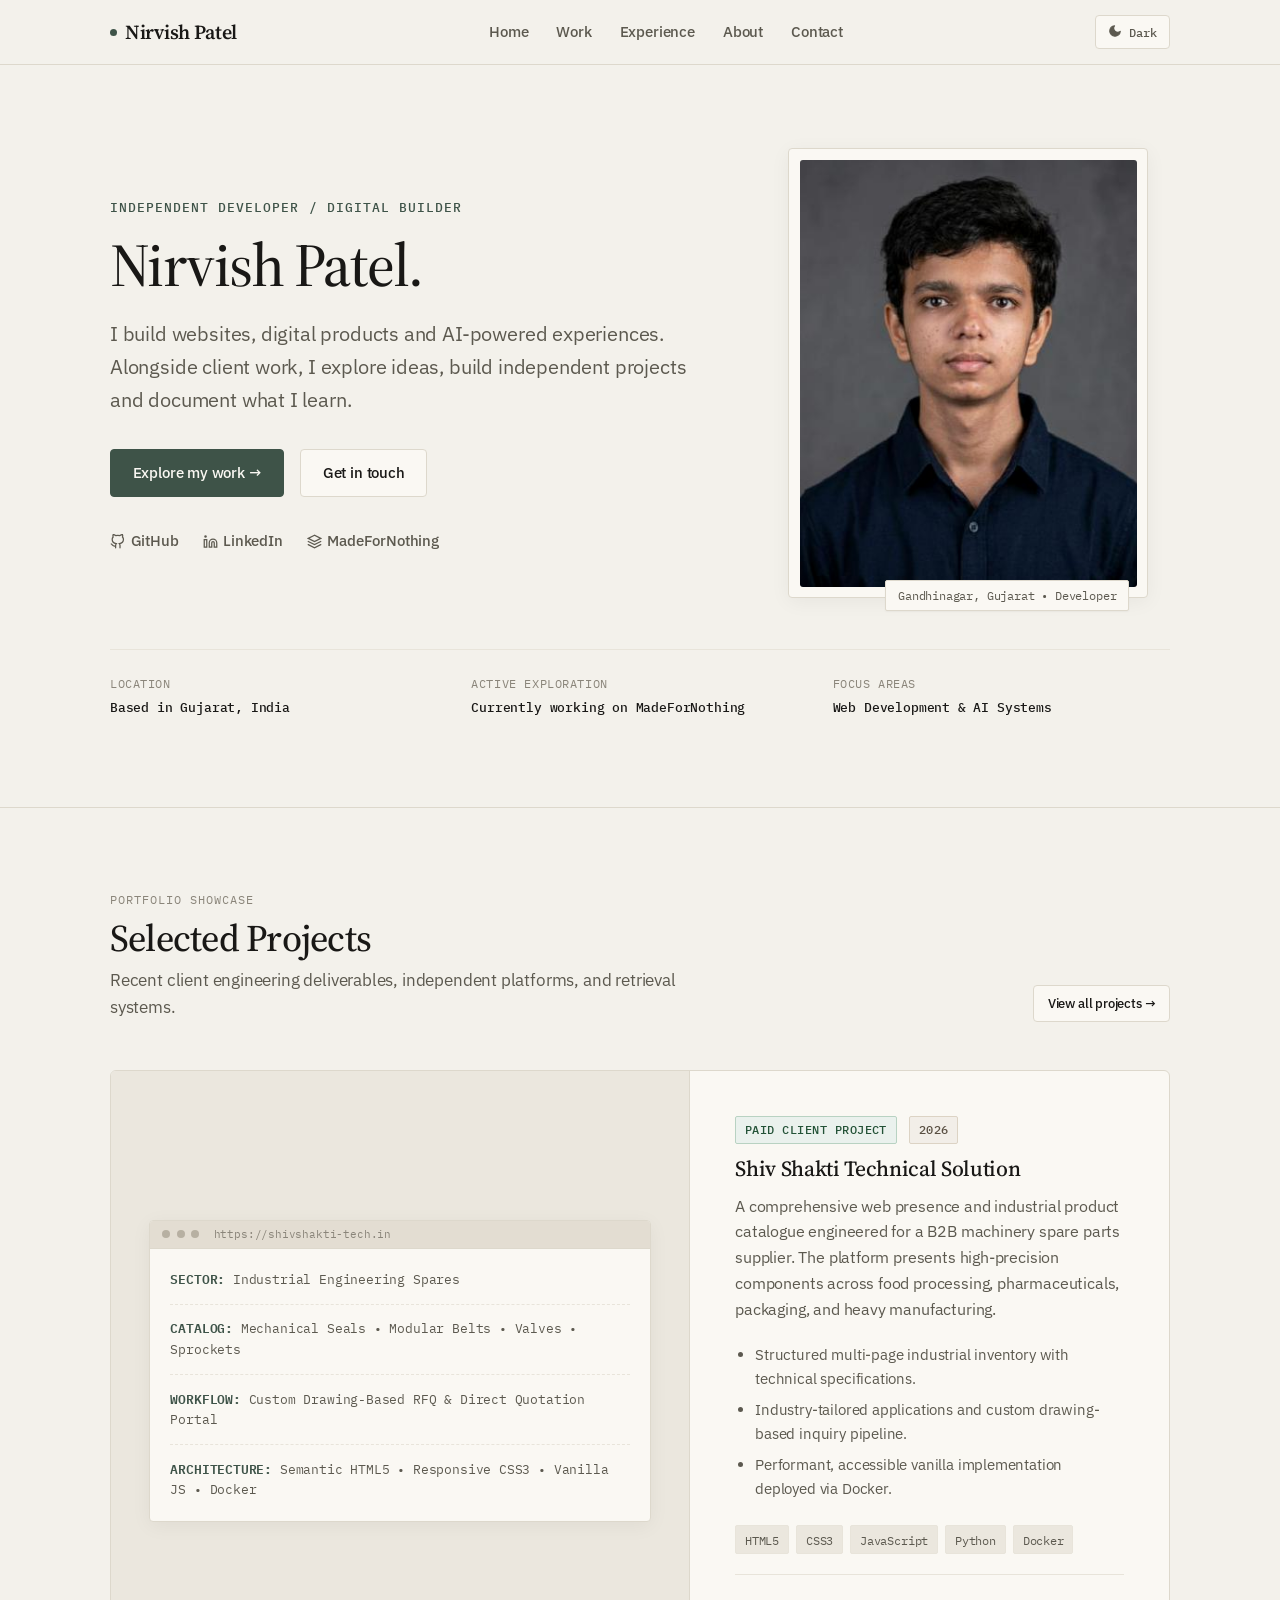
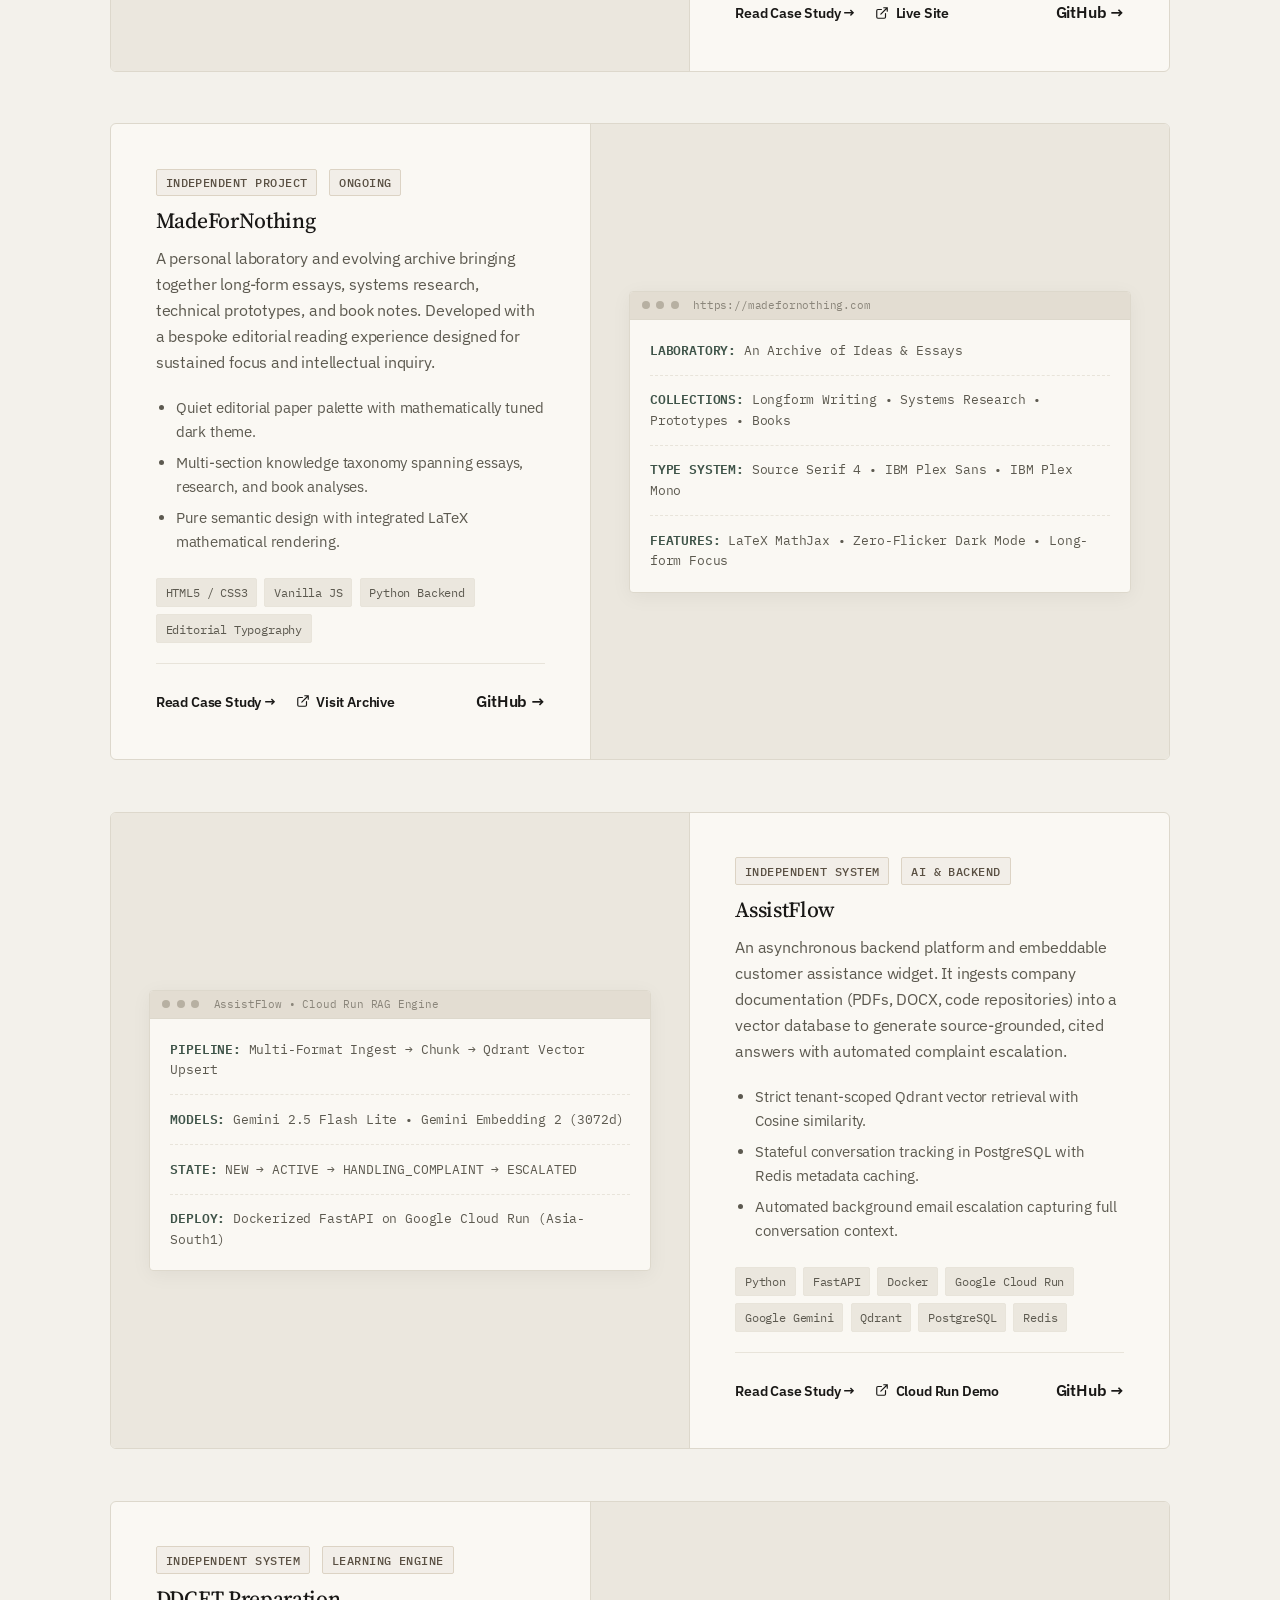
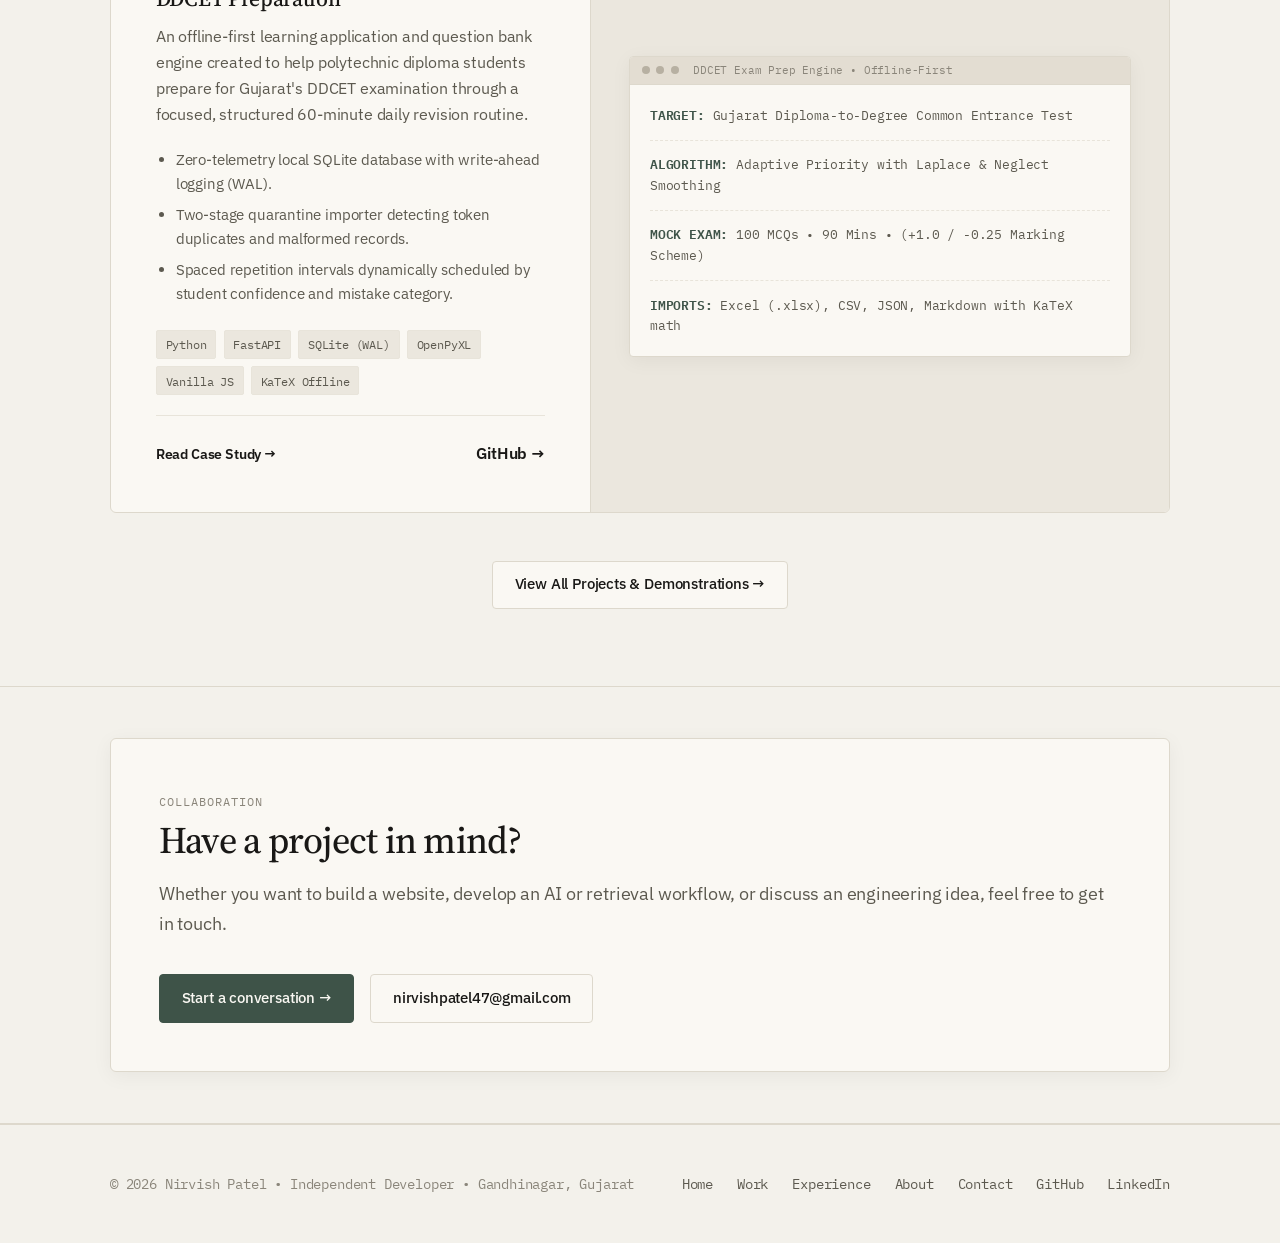
==== index.html @ b2c1057a "feat: complete multi-page personal portfolio with editorial MadeForNothing design system" ====
<!DOCTYPE html>
<html lang="en">
<head>
  <meta charset="UTF-8">
  <meta name="viewport" content="width=device-width, initial-scale=1.0">
  <title>Nirvish Patel — Independent Developer &amp; Digital Builder</title>
  <meta name="description" content="Personal portfolio of Nirvish Patel. I build websites, digital products and AI-powered experiences alongside independent research and software systems.">
  <meta name="robots" content="index, follow">

  <!-- Open Graph -->
  <meta property="og:title" content="Nirvish Patel — Independent Developer &amp; Digital Builder">
  <meta property="og:description" content="I build websites, digital products and AI-powered experiences. Alongside client work, I explore ideas, build independent projects and document what I learn.">
  <meta property="og:type" content="website">
  <meta property="og:url" content="https://nirvishpatel.me/">

  <!-- Fonts: IBM Plex Sans, Source Serif 4, IBM Plex Mono -->
  <link rel="preconnect" href="https://fonts.googleapis.com">
  <link rel="preconnect" href="https://fonts.gstatic.com" crossorigin>
  <link href="https://fonts.googleapis.com/css2?family=IBM+Plex+Mono:wght@400;500;600&family=IBM+Plex+Sans:wght@400;500;600&family=Source+Serif+4:ital,opsz,wght@0,8..60,400;0,8..60,600;1,8..60,400&display=swap" rel="stylesheet">

  <link rel="stylesheet" href="/styles.css">

  <!-- Prevent Theme Flicker -->
  <script>
    (function() {
      try {
        var saved = localStorage.getItem('nirvish_theme_preference');
        var theme = saved || (window.matchMedia('(prefers-color-scheme: dark)').matches ? 'dark' : 'light');
        if (theme === 'dark') {
          document.documentElement.setAttribute('data-theme', 'dark');
        } else {
          document.documentElement.removeAttribute('data-theme');
        }
      } catch (e) {}
    })();
  </script>
</head>
<body>

  <!-- Site Header -->
  <header class="site-header">
    <div class="container header-inner">
      <a href="/" class="brand-title">
        <span class="brand-dot"></span>
        <span>Nirvish Patel</span>
      </a>

      <!-- Desktop Navigation -->
      <nav class="desktop-nav" aria-label="Main Navigation">
        <a href="/" class="nav-link active">Home</a>
        <a href="/work/" class="nav-link">Work</a>
        <a href="/experience/" class="nav-link">Experience</a>
        <a href="/about/" class="nav-link">About</a>
        <a href="/contact/" class="nav-link">Contact</a>
      </nav>

      <!-- Header Actions -->
      <div class="header-actions">
        <button class="theme-toggle-btn" type="button" aria-label="Toggle theme">
          <span class="theme-icon"></span>
          <span class="theme-text">Dark</span>
        </button>
        <button id="mobile-menu-btn" class="mobile-menu-btn" type="button" aria-label="Open menu" aria-expanded="false">
          ☰ Menu
        </button>
      </div>
    </div>
  </header>

  <!-- Mobile Navigation Drawer -->
  <div id="mobile-nav-drawer" class="mobile-nav-drawer" aria-label="Mobile Navigation">
    <a href="/" class="mobile-nav-link active">Home</a>
    <a href="/work/" class="mobile-nav-link">Work</a>
    <a href="/experience/" class="mobile-nav-link">Experience</a>
    <a href="/about/" class="mobile-nav-link">About</a>
    <a href="/contact/" class="mobile-nav-link">Contact</a>
    <div class="mobile-drawer-footer">
      <span>Based in Gujarat, India</span>
      <a href="mailto:nirvishpatel47@gmail.com">nirvishpatel47@gmail.com</a>
    </div>
  </div>

  <main>
    <!-- HERO SECTION (Spacious Two-Column Layout) -->
    <section class="hero-section">
      <div class="container">
        <div class="hero-grid">
          
          <!-- Left Column -->
          <div class="hero-text-col">
            <span class="hero-eyebrow">INDEPENDENT DEVELOPER / DIGITAL BUILDER</span>
            <h1 class="hero-heading">Nirvish Patel.</h1>
            <p class="hero-intro">
              I build websites, digital products and AI-powered experiences. Alongside client work, I explore ideas, build independent projects and document what I learn.
            </p>

            <div class="hero-cta-group">
              <a href="/work/" class="btn btn-primary">
                Explore my work &rarr;
              </a>
              <a href="/contact/" class="btn btn-secondary">
                Get in touch
              </a>
            </div>

            <div class="hero-social-links">
              <a href="https://github.com/nirvishpatel47" target="_blank" rel="noopener noreferrer">
                <svg viewBox="0 0 24 24"><path d="M9 19c-5 1.5-5-2.5-7-3m14 6v-3.87a3.37 3.37 0 0 0-.94-2.61c3.14-.35 6.44-1.54 6.44-7A5.44 5.44 0 0 0 20 4.77 5.07 5.07 0 0 0 19.91 1S18.73.65 16 2.48a13.38 13.38 0 0 0-7 0C6.27.65 5.09 1 5.09 1A5.07 5.07 0 0 0 5 4.77a5.44 5.44 0 0 0-1.5 3.78c0 5.42 3.3 6.61 6.44 7A3.37 3.37 0 0 0 9 18.13V22" fill="none" stroke="currentColor" stroke-width="2" stroke-linecap="round"/></svg>
                GitHub
              </a>
              <a href="https://www.linkedin.com/in/nirvishpatel47/" target="_blank" rel="noopener noreferrer">
                <svg viewBox="0 0 24 24"><path d="M16 8a6 6 0 0 1 6 6v7h-4v-7a2 2 0 0 0-2-2 2 2 0 0 0-2 2v7h-4v-7a6 6 0 0 1 6-6zM2 9h4v12H2z" fill="none" stroke="currentColor" stroke-width="2"/><circle cx="4" cy="4" r="2" fill="currentColor"/></svg>
                LinkedIn
              </a>
              <a href="https://madefornothing.com/" target="_blank" rel="noopener noreferrer">
                <svg viewBox="0 0 24 24"><path d="M12 2L2 7l10 5 10-5-10-5zM2 17l10 5 10-5M2 12l10 5 10-5" fill="none" stroke="currentColor" stroke-width="2" stroke-linecap="round"/></svg>
                MadeForNothing
              </a>
            </div>
          </div>

          <!-- Right Column: Editorial Portrait Treatment -->
          <div class="hero-portrait-wrapper">
            <div class="hero-portrait-frame">
              <img src="/assets/images/profile.jpg" alt="Photograph of Nirvish Patel" class="hero-portrait-img" width="360" height="450">
              <div class="hero-portrait-caption">
                Gandhinagar, Gujarat &bull; Developer
              </div>
            </div>
          </div>

        </div>

        <!-- Subtle Information Row Below Hero -->
        <div class="hero-status-row">
          <div class="status-item">
            <div class="status-item-label">Location</div>
            <div class="status-item-val">Based in Gujarat, India</div>
          </div>
          <div class="status-item">
            <div class="status-item-label">Active Exploration</div>
            <div class="status-item-val">Currently working on MadeForNothing</div>
          </div>
          <div class="status-item">
            <div class="status-item-label">Focus Areas</div>
            <div class="status-item-val">Web Development &amp; AI Systems</div>
          </div>
        </div>

      </div>
    </section>

    <!-- FEATURED PROJECTS SHOWCASE (Alternating Wide Layout) -->
    <section class="section-padding">
      <div class="container">
        <div class="section-intro-bar">
          <div>
            <span class="section-label">Portfolio Showcase</span>
            <h2 class="section-title">Selected Projects</h2>
            <p class="section-desc">
              Recent client engineering deliverables, independent platforms, and retrieval systems.
            </p>
          </div>
          <a href="/work/" class="btn btn-secondary btn-sm">View all projects &rarr;</a>
        </div>

        <div class="showcase-grid">

          <!-- Featured Project 1: Shiv Shakti Technical Solution -->
          <article class="showcase-card">
            <!-- Visual Mockup Column -->
            <div class="showcase-visual">
              <div class="mockup-window">
                <div class="mockup-header">
                  <span class="mockup-dot"></span>
                  <span class="mockup-dot"></span>
                  <span class="mockup-dot"></span>
                  <span class="mockup-title">https://shivshakti-tech.in</span>
                </div>
                <div class="mockup-body">
                  <div class="mockup-preview-item">
                    <span class="mockup-tag-lead">SECTOR:</span> Industrial Engineering Spares
                  </div>
                  <div class="mockup-preview-item">
                    <span class="mockup-tag-lead">CATALOG:</span> Mechanical Seals &bull; Modular Belts &bull; Valves &bull; Sprockets
                  </div>
                  <div class="mockup-preview-item">
                    <span class="mockup-tag-lead">WORKFLOW:</span> Custom Drawing-Based RFQ &amp; Direct Quotation Portal
                  </div>
                  <div class="mockup-preview-item">
                    <span class="mockup-tag-lead">ARCHITECTURE:</span> Semantic HTML5 &bull; Responsive CSS3 &bull; Vanilla JS &bull; Docker
                  </div>
                </div>
              </div>
            </div>

            <!-- Content Column -->
            <div class="showcase-body">
              <div class="showcase-header">
                <div class="showcase-meta-top">
                  <span class="badge badge-client">Paid Client Project</span>
                  <span class="badge badge-independent">2026</span>
                </div>
                <h3 class="showcase-title">
                  <a href="/work/shivshakti-tech/">Shiv Shakti Technical Solution</a>
                </h3>
                <p class="showcase-text">
                  A comprehensive web presence and industrial product catalogue engineered for a B2B machinery spare parts supplier. The platform presents high-precision components across food processing, pharmaceuticals, packaging, and heavy manufacturing.
                </p>
                <ul class="showcase-bullets">
                  <li>Structured multi-page industrial inventory with technical specifications.</li>
                  <li>Industry-tailored applications and custom drawing-based inquiry pipeline.</li>
                  <li>Performant, accessible vanilla implementation deployed via Docker.</li>
                </ul>
                <div class="tech-pills-row">
                  <span class="tech-pill">HTML5</span>
                  <span class="tech-pill">CSS3</span>
                  <span class="tech-pill">JavaScript</span>
                  <span class="tech-pill">Python</span>
                  <span class="tech-pill">Docker</span>
                </div>
              </div>

              <div class="showcase-footer">
                <div class="showcase-links">
                  <a href="/work/shivshakti-tech/" class="showcase-link-btn">
                    Read Case Study &rarr;
                  </a>
                  <a href="https://shivshakti-tech.in/" target="_blank" rel="noopener noreferrer" class="showcase-link-btn">
                    <svg viewBox="0 0 24 24"><path d="M18 13v6a2 2 0 0 1-2 2H5a2 2 0 0 1-2-2V8a2 2 0 0 1 2-2h6M15 3h6v6M10 14L21 3" fill="none" stroke="currentColor" stroke-width="2" stroke-linecap="round"/></svg>
                    Live Site
                  </a>
                </div>
                <a href="https://github.com/Nirvishpatel47/ShivShaktiTechnicalSolutions" target="_blank" rel="noopener noreferrer" class="showcase-link-btn" title="GitHub Source">
                  GitHub &rarr;
                </a>
              </div>
            </div>
          </article>

          <!-- Featured Project 2: MadeForNothing (Reverse Layout) -->
          <article class="showcase-card reverse">
            <!-- Visual Mockup Column -->
            <div class="showcase-visual">
              <div class="mockup-window">
                <div class="mockup-header">
                  <span class="mockup-dot"></span>
                  <span class="mockup-dot"></span>
                  <span class="mockup-dot"></span>
                  <span class="mockup-title">https://madefornothing.com</span>
                </div>
                <div class="mockup-body">
                  <div class="mockup-preview-item">
                    <span class="mockup-tag-lead">LABORATORY:</span> An Archive of Ideas &amp; Essays
                  </div>
                  <div class="mockup-preview-item">
                    <span class="mockup-tag-lead">COLLECTIONS:</span> Longform Writing &bull; Systems Research &bull; Prototypes &bull; Books
                  </div>
                  <div class="mockup-preview-item">
                    <span class="mockup-tag-lead">TYPE SYSTEM:</span> Source Serif 4 &bull; IBM Plex Sans &bull; IBM Plex Mono
                  </div>
                  <div class="mockup-preview-item">
                    <span class="mockup-tag-lead">FEATURES:</span> LaTeX MathJax &bull; Zero-Flicker Dark Mode &bull; Long-form Focus
                  </div>
                </div>
              </div>
            </div>

            <!-- Content Column -->
            <div class="showcase-body">
              <div class="showcase-header">
                <div class="showcase-meta-top">
                  <span class="badge badge-independent">Independent Project</span>
                  <span class="badge badge-independent">Ongoing</span>
                </div>
                <h3 class="showcase-title">
                  <a href="/work/madefornothing/">MadeForNothing</a>
                </h3>
                <p class="showcase-text">
                  A personal laboratory and evolving archive bringing together long-form essays, systems research, technical prototypes, and book notes. Developed with a bespoke editorial reading experience designed for sustained focus and intellectual inquiry.
                </p>
                <ul class="showcase-bullets">
                  <li>Quiet editorial paper palette with mathematically tuned dark theme.</li>
                  <li>Multi-section knowledge taxonomy spanning essays, research, and book analyses.</li>
                  <li>Pure semantic design with integrated LaTeX mathematical rendering.</li>
                </ul>
                <div class="tech-pills-row">
                  <span class="tech-pill">HTML5 / CSS3</span>
                  <span class="tech-pill">Vanilla JS</span>
                  <span class="tech-pill">Python Backend</span>
                  <span class="tech-pill">Editorial Typography</span>
                </div>
              </div>

              <div class="showcase-footer">
                <div class="showcase-links">
                  <a href="/work/madefornothing/" class="showcase-link-btn">
                    Read Case Study &rarr;
                  </a>
                  <a href="https://madefornothing.com/" target="_blank" rel="noopener noreferrer" class="showcase-link-btn">
                    <svg viewBox="0 0 24 24"><path d="M18 13v6a2 2 0 0 1-2 2H5a2 2 0 0 1-2-2V8a2 2 0 0 1 2-2h6M15 3h6v6M10 14L21 3" fill="none" stroke="currentColor" stroke-width="2" stroke-linecap="round"/></svg>
                    Visit Archive
                  </a>
                </div>
                <a href="https://github.com/Nirvishpatel47/MadeForNothing" target="_blank" rel="noopener noreferrer" class="showcase-link-btn">
                  GitHub &rarr;
                </a>
              </div>
            </div>
          </article>

          <!-- Featured Project 3: AssistFlow -->
          <article class="showcase-card">
            <!-- Visual Mockup Column -->
            <div class="showcase-visual">
              <div class="mockup-window">
                <div class="mockup-header">
                  <span class="mockup-dot"></span>
                  <span class="mockup-dot"></span>
                  <span class="mockup-dot"></span>
                  <span class="mockup-title">AssistFlow &bull; Cloud Run RAG Engine</span>
                </div>
                <div class="mockup-body">
                  <div class="mockup-preview-item">
                    <span class="mockup-tag-lead">PIPELINE:</span> Multi-Format Ingest &rarr; Chunk &rarr; Qdrant Vector Upsert
                  </div>
                  <div class="mockup-preview-item">
                    <span class="mockup-tag-lead">MODELS:</span> Gemini 2.5 Flash Lite &bull; Gemini Embedding 2 (3072d)
                  </div>
                  <div class="mockup-preview-item">
                    <span class="mockup-tag-lead">STATE:</span> NEW &rarr; ACTIVE &rarr; HANDLING_COMPLAINT &rarr; ESCALATED
                  </div>
                  <div class="mockup-preview-item">
                    <span class="mockup-tag-lead">DEPLOY:</span> Dockerized FastAPI on Google Cloud Run (Asia-South1)
                  </div>
                </div>
              </div>
            </div>

            <!-- Content Column -->
            <div class="showcase-body">
              <div class="showcase-header">
                <div class="showcase-meta-top">
                  <span class="badge badge-independent">Independent System</span>
                  <span class="badge badge-independent">AI &amp; Backend</span>
                </div>
                <h3 class="showcase-title">
                  <a href="/work/assistflow/">AssistFlow</a>
                </h3>
                <p class="showcase-text">
                  An asynchronous backend platform and embeddable customer assistance widget. It ingests company documentation (PDFs, DOCX, code repositories) into a vector database to generate source-grounded, cited answers with automated complaint escalation.
                </p>
                <ul class="showcase-bullets">
                  <li>Strict tenant-scoped Qdrant vector retrieval with Cosine similarity.</li>
                  <li>Stateful conversation tracking in PostgreSQL with Redis metadata caching.</li>
                  <li>Automated background email escalation capturing full conversation context.</li>
                </ul>
                <div class="tech-pills-row">
                  <span class="tech-pill">Python</span>
                  <span class="tech-pill">FastAPI</span>
                  <span class="tech-pill">Docker</span>
                  <span class="tech-pill">Google Cloud Run</span>
                  <span class="tech-pill">Google Gemini</span>
                  <span class="tech-pill">Qdrant</span>
                  <span class="tech-pill">PostgreSQL</span>
                  <span class="tech-pill">Redis</span>
                </div>
              </div>

              <div class="showcase-footer">
                <div class="showcase-links">
                  <a href="/work/assistflow/" class="showcase-link-btn">
                    Read Case Study &rarr;
                  </a>
                  <a href="https://assistflow-878105927758.asia-south1.run.app" target="_blank" rel="noopener noreferrer" class="showcase-link-btn">
                    <svg viewBox="0 0 24 24"><path d="M18 13v6a2 2 0 0 1-2 2H5a2 2 0 0 1-2-2V8a2 2 0 0 1 2-2h6M15 3h6v6M10 14L21 3" fill="none" stroke="currentColor" stroke-width="2" stroke-linecap="round"/></svg>
                    Cloud Run Demo
                  </a>
                </div>
                <a href="https://github.com/Nirvishpatel47/AssistFlow" target="_blank" rel="noopener noreferrer" class="showcase-link-btn">
                  GitHub &rarr;
                </a>
              </div>
            </div>
          </article>

          <!-- Featured Project 4: DDCET Preparation (Reverse Layout) -->
          <article class="showcase-card reverse">
            <!-- Visual Mockup Column -->
            <div class="showcase-visual">
              <div class="mockup-window">
                <div class="mockup-header">
                  <span class="mockup-dot"></span>
                  <span class="mockup-dot"></span>
                  <span class="mockup-dot"></span>
                  <span class="mockup-title">DDCET Exam Prep Engine &bull; Offline-First</span>
                </div>
                <div class="mockup-body">
                  <div class="mockup-preview-item">
                    <span class="mockup-tag-lead">TARGET:</span> Gujarat Diploma-to-Degree Common Entrance Test
                  </div>
                  <div class="mockup-preview-item">
                    <span class="mockup-tag-lead">ALGORITHM:</span> Adaptive Priority with Laplace &amp; Neglect Smoothing
                  </div>
                  <div class="mockup-preview-item">
                    <span class="mockup-tag-lead">MOCK EXAM:</span> 100 MCQs &bull; 90 Mins &bull; (+1.0 / -0.25 Marking Scheme)
                  </div>
                  <div class="mockup-preview-item">
                    <span class="mockup-tag-lead">IMPORTS:</span> Excel (.xlsx), CSV, JSON, Markdown with KaTeX math
                  </div>
                </div>
              </div>
            </div>

            <!-- Content Column -->
            <div class="showcase-body">
              <div class="showcase-header">
                <div class="showcase-meta-top">
                  <span class="badge badge-independent">Independent System</span>
                  <span class="badge badge-independent">Learning Engine</span>
                </div>
                <h3 class="showcase-title">
                  <a href="/work/ddcet-preparation/">DDCET Preparation</a>
                </h3>
                <p class="showcase-text">
                  An offline-first learning application and question bank engine created to help polytechnic diploma students prepare for Gujarat's DDCET examination through a focused, structured 60-minute daily revision routine.
                </p>
                <ul class="showcase-bullets">
                  <li>Zero-telemetry local SQLite database with write-ahead logging (WAL).</li>
                  <li>Two-stage quarantine importer detecting token duplicates and malformed records.</li>
                  <li>Spaced repetition intervals dynamically scheduled by student confidence and mistake category.</li>
                </ul>
                <div class="tech-pills-row">
                  <span class="tech-pill">Python</span>
                  <span class="tech-pill">FastAPI</span>
                  <span class="tech-pill">SQLite (WAL)</span>
                  <span class="tech-pill">OpenPyXL</span>
                  <span class="tech-pill">Vanilla JS</span>
                  <span class="tech-pill">KaTeX Offline</span>
                </div>
              </div>

              <div class="showcase-footer">
                <div class="showcase-links">
                  <a href="/work/ddcet-preparation/" class="showcase-link-btn">
                    Read Case Study &rarr;
                  </a>
                </div>
                <a href="https://github.com/Nirvishpatel47/DDCET-preparation" target="_blank" rel="noopener noreferrer" class="showcase-link-btn">
                  GitHub &rarr;
                </a>
              </div>
            </div>
          </article>

        </div>

        <div class="showcase-view-all">
          <a href="/work/" class="btn btn-secondary">
            View All Projects &amp; Demonstrations &rarr;
          </a>
        </div>
      </div>
    </section>

    <!-- CALLOUT CONTACT SECTION -->
    <section class="section-padding-sm">
      <div class="container">
        <div class="contact-card-editorial">
          <span class="section-label">Collaboration</span>
          <h2 class="contact-heading">Have a project in mind?</h2>
          <p class="contact-lead">
            Whether you want to build a website, develop an AI or retrieval workflow, or discuss an engineering idea, feel free to get in touch.
          </p>
          <div class="hero-cta-group" style="margin-bottom: 0;">
            <a href="/contact/" class="btn btn-primary">Start a conversation &rarr;</a>
            <a href="mailto:nirvishpatel47@gmail.com" class="btn btn-secondary">nirvishpatel47@gmail.com</a>
          </div>
        </div>
      </div>
    </section>
  </main>

  <!-- Site Footer -->
  <footer class="site-footer">
    <div class="container footer-inner">
      <div>
        &copy; 2026 Nirvish Patel &bull; Independent Developer &bull; Gandhinagar, Gujarat
      </div>
      <nav class="footer-nav" aria-label="Footer Navigation">
        <a href="/">Home</a>
        <a href="/work/">Work</a>
        <a href="/experience/">Experience</a>
        <a href="/about/">About</a>
        <a href="/contact/">Contact</a>
        <a href="https://github.com/nirvishpatel47" target="_blank" rel="noopener noreferrer">GitHub</a>
        <a href="https://www.linkedin.com/in/nirvishpatel47/" target="_blank" rel="noopener noreferrer">LinkedIn</a>
      </nav>
    </div>
  </footer>

  <script src="/script.js"></script>
</body>
</html>
---- styles.css ----
/* ==========================================================================
   NIRVISH PATEL — PERSONAL PORTFOLIO
   Editorial Design System inspired by MadeForNothing
   Expanded 1140px Layout | Multi-Page Architecture | High-End Typography
   ========================================================================== */

:root {
  /* Palette - Light Theme (Quiet Paper & Deep Ink) */
  --bg: #f3f1eb;
  --bg-surface: #faf8f3;
  --bg-subtle: #ebe7de;
  --bg-accent: #e3ddd2;
  --bg-card-hover: #fdfbf7;
  --text: #191816;
  --text-muted: #5c594f;
  --text-dim: #8a857a;
  --border: #ddd8cc;
  --border-subtle: #e8e4da;
  --border-hover: #b7b0a2;
  --accent: #191816;
  --accent-brand: #3e5348;
  --accent-brand-subtle: rgba(62, 83, 72, 0.08);
  --accent-brand-hover: #2d3e35;
  --link: #191816;
  --link-underline: #c9c3b6;
  --link-hover: #3e5348;

  /* Badges */
  --badge-client-bg: #eaf1ed;
  --badge-client-border: #b8d2c2;
  --badge-client-text: #235237;

  --badge-independent-bg: #f2eee8;
  --badge-independent-border: #dcd3c4;
  --badge-independent-text: #594f42;

  --badge-intern-bg: #eef2f7;
  --badge-intern-border: #cdd9e6;
  --badge-intern-text: #2f4b66;

  /* Typography */
  --font-sans: "IBM Plex Sans", -apple-system, BlinkMacSystemFont, "Segoe UI", Roboto, sans-serif;
  --font-serif: "Source Serif 4", Georgia, Cambria, serif;
  --font-mono: "IBM Plex Mono", "SFMono-Regular", Consolas, monospace;

  /* Container & Spacing System */
  --max-width: 1140px;
  --max-width-narrow: 760px;
  --radius-sm: 2px;
  --radius: 4px;
  --radius-lg: 6px;
  --header-height: 4rem;
  --transition: 0.18s ease;
  --shadow-sm: 0 1px 2px rgba(25, 24, 22, 0.04);
  --shadow-card: 0 4px 20px rgba(25, 24, 22, 0.05);
}

[data-theme="dark"] {
  /* Palette - Dark Theme (Warm Charcoal & Ivory) */
  --bg: #161615;
  --bg-surface: #1c1b1a;
  --bg-subtle: #242220;
  --bg-accent: #2c2a27;
  --bg-card-hover: #22201e;
  --text: #dcd9d1;
  --text-muted: #a39e93;
  --text-dim: #7a756b;
  --border: #2a2722;
  --border-subtle: #221f1b;
  --border-hover: #4a453c;
  --accent: #ece9e1;
  --accent-brand: #c4b49a;
  --accent-brand-subtle: rgba(196, 180, 154, 0.12);
  --accent-brand-hover: #d5c7b0;
  --link: #f0ede6;
  --link-underline: #3a362f;
  --link-hover: #c4b49a;

  /* Badges */
  --badge-client-bg: #1d2722;
  --badge-client-border: #2c4236;
  --badge-client-text: #96c4a8;

  --badge-independent-bg: #262420;
  --badge-independent-border: #3b362e;
  --badge-independent-text: #cfc6b6;

  --badge-intern-bg: #1b232c;
  --badge-intern-border: #293847;
  --badge-intern-text: #9ebdd8;

  --shadow-sm: 0 1px 2px rgba(0, 0, 0, 0.3);
  --shadow-card: 0 4px 20px rgba(0, 0, 0, 0.3);
}

/* ==========================================================================
   CSS Reset & Base
   ========================================================================== */
*, *::before, *::after {
  box-sizing: border-box;
  margin: 0;
  padding: 0;
}

html {
  font-size: 16px;
  scroll-behavior: smooth;
  -webkit-text-size-adjust: 100%;
}

body {
  background-color: var(--bg);
  color: var(--text);
  font-family: var(--font-sans);
  font-size: 1rem;
  line-height: 1.65;
  letter-spacing: -0.011em;
  min-height: 100vh;
  display: flex;
  flex-direction: column;
  transition: background-color var(--transition), color var(--transition);
  text-rendering: optimizeLegibility;
  -webkit-font-smoothing: antialiased;
  overflow-x: hidden;
}

/* ==========================================================================
   Typography Hierarchy
   ========================================================================== */
h1, h2, h3, h4 {
  color: var(--text);
  font-weight: 500;
  line-height: 1.2;
}

h1 {
  font-family: var(--font-serif);
  font-size: clamp(2.4rem, 5vw, 3.8rem);
  letter-spacing: -0.025em;
}

h2 {
  font-family: var(--font-serif);
  font-size: clamp(1.75rem, 3.2vw, 2.35rem);
  letter-spacing: -0.02em;
}

h3 {
  font-family: var(--font-serif);
  font-size: 1.35rem;
  letter-spacing: -0.015em;
}

h4 {
  font-family: var(--font-sans);
  font-size: 1.05rem;
  font-weight: 600;
  letter-spacing: -0.01em;
}

p {
  margin-bottom: 1.15rem;
  color: var(--text);
}

p:last-child {
  margin-bottom: 0;
}

a {
  color: var(--link);
  text-decoration: underline;
  text-decoration-color: var(--link-underline);
  text-underline-offset: 3px;
  transition: color var(--transition), text-decoration-color var(--transition);
}

a:hover {
  color: var(--link-hover);
  text-decoration-color: var(--link-hover);
}

strong {
  font-weight: 600;
  color: var(--text);
}

code {
  font-family: var(--font-mono);
  font-size: 0.88em;
  background-color: var(--bg-subtle);
  padding: 0.15em 0.4em;
  border-radius: var(--radius-sm);
  border: 1px solid var(--border-subtle);
}

/* ==========================================================================
   Containers & Spacing
   ========================================================================== */
.container {
  width: 100%;
  max-width: var(--max-width);
  margin-left: auto;
  margin-right: auto;
  padding-left: clamp(1.25rem, 3.5vw, 2.5rem);
  padding-right: clamp(1.25rem, 3.5vw, 2.5rem);
}

.container-narrow {
  width: 100%;
  max-width: var(--max-width-narrow);
  margin-left: auto;
  margin-right: auto;
}

.section-padding {
  padding-top: clamp(3.5rem, 6vw, 5.5rem);
  padding-bottom: clamp(3.5rem, 6vw, 5.5rem);
  border-bottom: 1px solid var(--border);
}

.section-padding-sm {
  padding-top: clamp(2rem, 4vw, 3.5rem);
  padding-bottom: clamp(2rem, 4vw, 3.5rem);
  border-bottom: 1px solid var(--border);
}

/* ==========================================================================
   Header & Navigation
   ========================================================================== */
.site-header {
  position: sticky;
  top: 0;
  z-index: 100;
  background-color: var(--bg);
  border-bottom: 1px solid var(--border);
  backdrop-filter: blur(10px);
  -webkit-backdrop-filter: blur(10px);
  transition: background-color var(--transition), border-color var(--transition);
}

.header-inner {
  display: flex;
  align-items: center;
  justify-content: space-between;
  height: var(--header-height);
}

.brand-title {
  font-family: var(--font-serif);
  font-size: 1.25rem;
  font-weight: 600;
  text-decoration: none;
  color: var(--text);
  letter-spacing: -0.015em;
  display: inline-flex;
  align-items: center;
  gap: 0.5rem;
}

.brand-title:hover {
  color: var(--link-hover);
  text-decoration: none;
}

.brand-dot {
  width: 7px;
  height: 7px;
  border-radius: 50%;
  background-color: var(--accent-brand);
  display: inline-block;
}

.desktop-nav {
  display: flex;
  align-items: center;
  gap: 1.75rem;
}

.nav-link {
  font-size: 0.92rem;
  color: var(--text-muted);
  text-decoration: none;
  font-weight: 500;
  position: relative;
  padding: 0.35rem 0;
  transition: color var(--transition);
}

.nav-link:hover {
  color: var(--text);
  text-decoration: none;
}

.nav-link.active {
  color: var(--text);
  font-weight: 600;
}

.nav-link.active::after {
  content: "";
  position: absolute;
  left: 0;
  right: 0;
  bottom: 0;
  height: 2px;
  background-color: var(--accent-brand);
  border-radius: 1px;
}

.header-actions {
  display: flex;
  align-items: center;
  gap: 0.85rem;
}

.theme-toggle-btn {
  background: var(--bg-surface);
  border: 1px solid var(--border);
  color: var(--text-muted);
  padding: 0.45rem 0.75rem;
  border-radius: var(--radius);
  cursor: pointer;
  display: inline-flex;
  align-items: center;
  gap: 0.45rem;
  font-family: var(--font-mono);
  font-size: 0.78rem;
  font-weight: 500;
  transition: all var(--transition);
}

.theme-toggle-btn:hover {
  color: var(--text);
  border-color: var(--border-hover);
  background-color: var(--bg-subtle);
}

.theme-toggle-btn svg {
  width: 14px;
  height: 14px;
  fill: currentColor;
}

.mobile-menu-btn {
  display: none;
  background: transparent;
  border: 1px solid var(--border);
  color: var(--text);
  padding: 0.45rem 0.65rem;
  border-radius: var(--radius);
  cursor: pointer;
  font-size: 1rem;
}

/* Mobile Nav Drawer */
.mobile-nav-drawer {
  display: none;
  position: fixed;
  top: var(--header-height);
  left: 0;
  right: 0;
  bottom: 0;
  background-color: var(--bg);
  border-top: 1px solid var(--border);
  z-index: 99;
  padding: 2rem 1.5rem;
  flex-direction: column;
  gap: 1.5rem;
  overflow-y: auto;
  transition: opacity var(--transition), transform var(--transition);
}

.mobile-nav-drawer.open {
  display: flex;
}

.mobile-nav-link {
  font-family: var(--font-serif);
  font-size: 1.5rem;
  color: var(--text-muted);
  text-decoration: none;
  padding: 0.5rem 0;
  border-bottom: 1px solid var(--border-subtle);
}

.mobile-nav-link.active {
  color: var(--text);
  font-weight: 600;
  border-bottom-color: var(--accent-brand);
}

.mobile-drawer-footer {
  margin-top: auto;
  padding-top: 1.5rem;
  display: flex;
  flex-direction: column;
  gap: 1rem;
  font-family: var(--font-mono);
  font-size: 0.85rem;
}

/* ==========================================================================
   Buttons & Badges
   ========================================================================== */
.btn {
  display: inline-flex;
  align-items: center;
  justify-content: center;
  gap: 0.5rem;
  font-family: var(--font-sans);
  font-size: 0.94rem;
  font-weight: 500;
  padding: 0.68rem 1.35rem;
  border-radius: var(--radius);
  text-decoration: none;
  cursor: pointer;
  transition: all var(--transition);
  white-space: nowrap;
}

.btn-primary {
  background-color: var(--accent-brand);
  color: #faf8f3;
  border: 1px solid var(--accent-brand);
}

.btn-primary:hover {
  background-color: var(--accent-brand-hover);
  color: #faf8f3;
  text-decoration: none;
  transform: translateY(-1px);
}

[data-theme="dark"] .btn-primary {
  background-color: var(--accent-brand);
  color: #161615;
  border-color: var(--accent-brand);
}

[data-theme="dark"] .btn-primary:hover {
  background-color: var(--accent-brand-hover);
  color: #161615;
}

.btn-secondary {
  background-color: var(--bg-surface);
  color: var(--text);
  border: 1px solid var(--border);
}

.btn-secondary:hover {
  background-color: var(--bg-subtle);
  border-color: var(--border-hover);
  color: var(--text);
  text-decoration: none;
  transform: translateY(-1px);
}

.btn-sm {
  font-size: 0.82rem;
  padding: 0.4rem 0.85rem;
}

.btn svg {
  width: 16px;
  height: 16px;
  fill: currentColor;
}

/* Badges */
.badge {
  display: inline-flex;
  align-items: center;
  font-family: var(--font-mono);
  font-size: 0.74rem;
  font-weight: 500;
  letter-spacing: 0.04em;
  padding: 0.2rem 0.55rem;
  border-radius: var(--radius-sm);
  border: 1px solid transparent;
  white-space: nowrap;
  text-transform: uppercase;
}

.badge-client {
  background-color: var(--badge-client-bg);
  border-color: var(--badge-client-border);
  color: var(--badge-client-text);
}

.badge-independent {
  background-color: var(--badge-independent-bg);
  border-color: var(--badge-independent-border);
  color: var(--badge-independent-text);
}

.badge-intern {
  background-color: var(--badge-intern-bg);
  border-color: var(--badge-intern-border);
  color: var(--badge-intern-text);
}

/* Tech Tags / Pills */
.tech-pills-row {
  display: flex;
  flex-wrap: wrap;
  gap: 0.45rem;
}

.tech-pill {
  font-family: var(--font-mono);
  font-size: 0.78rem;
  background-color: var(--bg-subtle);
  color: var(--text-muted);
  padding: 0.2rem 0.55rem;
  border-radius: var(--radius-sm);
  border: 1px solid var(--border-subtle);
  transition: border-color var(--transition);
}

.tech-pill:hover {
  border-color: var(--border-hover);
  color: var(--text);
}

/* ==========================================================================
   HOMEPAGE: Hero Section (2-Column Desktop)
   ========================================================================== */
.hero-section {
  padding-top: clamp(3.5rem, 6.5vw, 6rem);
  padding-bottom: clamp(3rem, 5vw, 4.5rem);
  border-bottom: 1px solid var(--border);
}

.hero-grid {
  display: grid;
  grid-template-columns: 1.25fr 0.85fr;
  align-items: center;
  gap: clamp(2rem, 5vw, 4.5rem);
}

.hero-eyebrow {
  display: inline-block;
  font-family: var(--font-mono);
  font-size: 0.8rem;
  font-weight: 500;
  letter-spacing: 0.08em;
  text-transform: uppercase;
  color: var(--accent-brand);
  margin-bottom: 0.85rem;
}

.hero-heading {
  margin-bottom: 1.25rem;
  line-height: 1.1;
}

.hero-intro {
  font-size: clamp(1.1rem, 1.8vw, 1.28rem);
  line-height: 1.6;
  color: var(--text-muted);
  margin-bottom: 2rem;
  max-width: 600px;
}

.hero-cta-group {
  display: flex;
  align-items: center;
  flex-wrap: wrap;
  gap: 1rem;
  margin-bottom: 2rem;
}

.hero-social-links {
  display: flex;
  align-items: center;
  gap: 1.5rem;
  font-size: 0.92rem;
  color: var(--text-muted);
}

.hero-social-links a {
  display: inline-flex;
  align-items: center;
  gap: 0.35rem;
  color: var(--text-muted);
  text-decoration: none;
  font-weight: 500;
}

.hero-social-links a:hover {
  color: var(--text);
  text-decoration: underline;
}

.hero-social-links svg {
  width: 15px;
  height: 15px;
  fill: currentColor;
}

/* Hero Portrait Treatment (Editorial, Not Circular!) */
.hero-portrait-wrapper {
  position: relative;
  display: flex;
  justify-content: center;
}

.hero-portrait-frame {
  position: relative;
  width: 100%;
  max-width: 360px;
  aspect-ratio: 4 / 5;
  background-color: var(--bg-surface);
  border: 1px solid var(--border);
  border-radius: var(--radius);
  padding: 0.65rem;
  box-shadow: var(--shadow-card);
}

.hero-portrait-img {
  width: 100%;
  height: 100%;
  object-fit: cover;
  border-radius: calc(var(--radius) - 1px);
  filter: contrast(1.02);
  display: block;
  background-color: var(--bg-subtle);
}

.hero-portrait-caption {
  position: absolute;
  bottom: -14px;
  right: 18px;
  background-color: var(--bg-surface);
  border: 1px solid var(--border);
  padding: 0.3rem 0.75rem;
  border-radius: var(--radius-sm);
  font-family: var(--font-mono);
  font-size: 0.74rem;
  color: var(--text-muted);
  box-shadow: var(--shadow-sm);
}

/* Hero Info Status Row */
.hero-status-row {
  display: grid;
  grid-template-columns: repeat(3, 1fr);
  gap: 1.5rem;
  padding: 1.5rem 0;
  margin-top: clamp(2.5rem, 4vw, 3.5rem);
  border-top: 1px solid var(--border-subtle);
  font-family: var(--font-mono);
  font-size: 0.82rem;
}

.status-item-label {
  color: var(--text-dim);
  text-transform: uppercase;
  letter-spacing: 0.05em;
  margin-bottom: 0.25rem;
  font-size: 0.72rem;
}

.status-item-val {
  color: var(--text);
  font-weight: 500;
}

/* ==========================================================================
   FEATURED PROJECTS SHOWCASE (Wide, Alternating Layout)
   ========================================================================== */
.section-intro-bar {
  display: flex;
  align-items: flex-end;
  justify-content: space-between;
  flex-wrap: wrap;
  gap: 1.25rem;
  margin-bottom: clamp(2rem, 4vw, 3rem);
}

.section-label {
  display: inline-block;
  font-family: var(--font-mono);
  font-size: 0.78rem;
  text-transform: uppercase;
  letter-spacing: 0.08em;
  color: var(--text-dim);
  margin-bottom: 0.4rem;
}

.section-title {
  margin-bottom: 0.35rem;
}

.section-desc {
  color: var(--text-muted);
  font-size: 1.05rem;
  max-width: 600px;
}

.showcase-grid {
  display: flex;
  flex-direction: column;
  gap: clamp(2rem, 4vw, 3.5rem);
}

/* Editorial Project Card: Wide Split Layout */
.showcase-card {
  background-color: var(--bg-surface);
  border: 1px solid var(--border);
  border-radius: var(--radius-lg);
  overflow: hidden;
  display: grid;
  grid-template-columns: 1.15fr 0.95fr;
  transition: border-color var(--transition), box-shadow var(--transition);
}

.showcase-card:hover {
  border-color: var(--border-hover);
  box-shadow: var(--shadow-card);
}

.showcase-card.reverse {
  grid-template-columns: 0.95fr 1.15fr;
}

.showcase-card.reverse .showcase-visual {
  order: 2;
}

.showcase-card.reverse .showcase-body {
  order: 1;
}

/* Project Visual Representation (Tasteful Mockup Window) */
.showcase-visual {
  background-color: var(--bg-subtle);
  border-right: 1px solid var(--border);
  padding: clamp(1.5rem, 3vw, 2.5rem);
  display: flex;
  align-items: center;
  justify-content: center;
  min-height: 360px;
}

.showcase-card.reverse .showcase-visual {
  border-right: none;
  border-left: 1px solid var(--border);
}

.mockup-window {
  width: 100%;
  background-color: var(--bg-surface);
  border: 1px solid var(--border);
  border-radius: var(--radius);
  overflow: hidden;
  box-shadow: var(--shadow-card);
}

.mockup-header {
  height: 28px;
  background-color: var(--bg-accent);
  border-bottom: 1px solid var(--border);
  display: flex;
  align-items: center;
  padding: 0 0.75rem;
  gap: 0.4rem;
}

.mockup-dot {
  width: 8px;
  height: 8px;
  border-radius: 50%;
  background-color: var(--border-hover);
}

.mockup-title {
  margin-left: 0.5rem;
  font-family: var(--font-mono);
  font-size: 0.7rem;
  color: var(--text-dim);
}

.mockup-body {
  padding: 1.25rem;
  font-family: var(--font-mono);
  font-size: 0.8rem;
  line-height: 1.6;
  color: var(--text-muted);
}

.mockup-preview-item {
  margin-bottom: 0.85rem;
  padding-bottom: 0.85rem;
  border-bottom: 1px dashed var(--border-subtle);
}

.mockup-preview-item:last-child {
  margin-bottom: 0;
  padding-bottom: 0;
  border-bottom: none;
}

.mockup-tag-lead {
  color: var(--accent-brand);
  font-weight: 600;
}

/* Project Body / Information */
.showcase-body {
  padding: clamp(2rem, 3.5vw, 3rem);
  display: flex;
  flex-direction: column;
  justify-content: space-between;
}

.showcase-header {
  margin-bottom: 1.25rem;
}

.showcase-meta-top {
  display: flex;
  align-items: center;
  gap: 0.75rem;
  margin-bottom: 0.75rem;
}

.showcase-title {
  margin-bottom: 0.75rem;
}

.showcase-title a {
  text-decoration: none;
  color: var(--text);
}

.showcase-title a:hover {
  color: var(--link-hover);
}

.showcase-text {
  font-size: 0.98rem;
  line-height: 1.65;
  color: var(--text-muted);
  margin-bottom: 1.25rem;
}

.showcase-bullets {
  margin: 0 0 1.5rem 1.25rem;
  font-size: 0.92rem;
  color: var(--text-muted);
}

.showcase-bullets li {
  margin-bottom: 0.4rem;
}

.showcase-footer {
  margin-top: auto;
  padding-top: 1.5rem;
  border-top: 1px solid var(--border-subtle);
  display: flex;
  align-items: center;
  justify-content: space-between;
  flex-wrap: wrap;
  gap: 1rem;
}

.showcase-links {
  display: flex;
  align-items: center;
  gap: 1.25rem;
  font-size: 0.9rem;
}

.showcase-link-btn {
  display: inline-flex;
  align-items: center;
  gap: 0.4rem;
  font-weight: 600;
  text-decoration: none;
  color: var(--text);
}

.showcase-link-btn:hover {
  color: var(--link-hover);
  text-decoration: underline;
}

.showcase-link-btn svg {
  width: 14px;
  height: 14px;
  fill: currentColor;
}

.showcase-view-all {
  text-align: center;
  margin-top: 3rem;
}

/* ==========================================================================
   CASE STUDY PAGE TEMPLATE (/work/...)
   ========================================================================== */
.case-study-hero {
  padding-top: clamp(2.5rem, 5vw, 4rem);
  padding-bottom: clamp(2.5rem, 4vw, 3.5rem);
  border-bottom: 1px solid var(--border);
}

.case-breadcrumb {
  display: inline-flex;
  align-items: center;
  gap: 0.4rem;
  font-family: var(--font-mono);
  font-size: 0.82rem;
  color: var(--text-muted);
  text-decoration: none;
  margin-bottom: 1.25rem;
}

.case-breadcrumb:hover {
  color: var(--text);
  text-decoration: underline;
}

.case-hero-heading {
  margin-bottom: 1rem;
}

.case-hero-lead {
  font-size: clamp(1.15rem, 2vw, 1.35rem);
  line-height: 1.55;
  color: var(--text-muted);
  max-width: 800px;
  margin-bottom: 2.5rem;
}

/* Case Metadata Grid */
.case-meta-grid {
  display: grid;
  grid-template-columns: repeat(4, 1fr);
  gap: 1.5rem;
  padding: 1.75rem 0;
  border-top: 1px solid var(--border);
  border-bottom: 1px solid var(--border);
  margin-bottom: 2.5rem;
}

.case-meta-item {
  display: flex;
  flex-direction: column;
  gap: 0.3rem;
}

.case-meta-label {
  font-family: var(--font-mono);
  font-size: 0.74rem;
  text-transform: uppercase;
  letter-spacing: 0.06em;
  color: var(--text-dim);
}

.case-meta-val {
  font-size: 0.95rem;
  font-weight: 500;
  color: var(--text);
}

.case-actions-bar {
  display: flex;
  align-items: center;
  flex-wrap: wrap;
  gap: 1rem;
}

/* Case Study Content Flow */
.case-visual-banner {
  margin: 3rem 0;
  background-color: var(--bg-surface);
  border: 1px solid var(--border);
  border-radius: var(--radius-lg);
  padding: clamp(1.5rem, 3.5vw, 3rem);
  box-shadow: var(--shadow-card);
}

.case-prose-section {
  max-width: 780px;
  margin-left: auto;
  margin-right: auto;
  padding-bottom: 3.5rem;
}

.case-prose-block {
  margin-bottom: 3rem;
}

.case-prose-title {
  font-family: var(--font-serif);
  font-size: 1.6rem;
  margin-bottom: 1rem;
  padding-bottom: 0.5rem;
  border-bottom: 1px solid var(--border-subtle);
}

.case-prose-block p {
  font-size: 1.02rem;
  line-height: 1.7;
  color: var(--text-muted);
  margin-bottom: 1.25rem;
}

.case-prose-block ul {
  margin: 0.75rem 0 1.5rem 1.5rem;
  color: var(--text-muted);
}

.case-prose-block li {
  margin-bottom: 0.5rem;
  line-height: 1.65;
}

.case-callout-box {
  background-color: var(--bg-surface);
  border-left: 3px solid var(--accent-brand);
  border-top: 1px solid var(--border);
  border-right: 1px solid var(--border);
  border-bottom: 1px solid var(--border);
  border-radius: 0 var(--radius) var(--radius) 0;
  padding: 1.25rem 1.5rem;
  margin: 1.5rem 0;
  font-size: 0.96rem;
  color: var(--text);
  line-height: 1.65;
}

/* Case Study Next Project Footer */
.case-next-footer {
  border-top: 1px solid var(--border);
  padding: 3rem 0;
  display: flex;
  align-items: center;
  justify-content: space-between;
  flex-wrap: wrap;
  gap: 1.5rem;
}

.case-next-link {
  display: flex;
  flex-direction: column;
  gap: 0.3rem;
  text-decoration: none;
}

.case-next-label {
  font-family: var(--font-mono);
  font-size: 0.78rem;
  text-transform: uppercase;
  color: var(--text-dim);
}

.case-next-title {
  font-family: var(--font-serif);
  font-size: 1.4rem;
  color: var(--text);
  font-weight: 600;
}

.case-next-link:hover .case-next-title {
  color: var(--link-hover);
  text-decoration: underline;
}

/* ==========================================================================
   EXPERIENCE PAGE (/experience/)
   ========================================================================== */
.experience-timeline {
  display: flex;
  flex-direction: column;
  gap: 2rem;
  max-width: 900px;
  margin: 0 auto;
}

.exp-card {
  background-color: var(--bg-surface);
  border: 1px solid var(--border);
  border-radius: var(--radius-lg);
  padding: clamp(1.75rem, 3.5vw, 2.5rem);
  transition: border-color var(--transition), box-shadow var(--transition);
}

.exp-card:hover {
  border-color: var(--border-hover);
  box-shadow: var(--shadow-card);
}

.exp-card-header {
  display: flex;
  align-items: flex-start;
  justify-content: space-between;
  flex-wrap: wrap;
  gap: 1rem;
  margin-bottom: 1rem;
}

.exp-org-name {
  font-family: var(--font-serif);
  font-size: 1.45rem;
  color: var(--text);
  font-weight: 600;
  margin-bottom: 0.25rem;
}

.exp-role-badge-row {
  display: flex;
  align-items: center;
  gap: 0.65rem;
  flex-wrap: wrap;
}

.exp-role-text {
  font-size: 1.05rem;
  font-weight: 600;
  color: var(--text);
}

.exp-dates {
  font-family: var(--font-mono);
  font-size: 0.85rem;
  color: var(--text-dim);
}

.exp-meta-pills {
  display: flex;
  align-items: center;
  flex-wrap: wrap;
  gap: 0.75rem;
  font-size: 0.88rem;
  color: var(--text-muted);
  margin-bottom: 1.25rem;
}

.exp-meta-sep {
  color: var(--border-hover);
}

.exp-body-text {
  font-size: 0.98rem;
  line-height: 1.68;
  color: var(--text-muted);
  margin-bottom: 1rem;
}

.exp-bullet-points {
  margin: 0.5rem 0 1rem 1.25rem;
  color: var(--text-muted);
  font-size: 0.94rem;
}

.exp-bullet-points li {
  margin-bottom: 0.4rem;
}

/* ==========================================================================
   ABOUT PAGE (/about/)
   ========================================================================== */
.about-hero-grid {
  display: grid;
  grid-template-columns: 0.9fr 1.35fr;
  gap: clamp(2rem, 5vw, 4.5rem);
  align-items: flex-start;
}

.about-sidebar {
  position: sticky;
  top: calc(var(--header-height) + 2rem);
}

.about-portrait-card {
  background-color: var(--bg-surface);
  border: 1px solid var(--border);
  border-radius: var(--radius-lg);
  padding: 1.25rem;
  box-shadow: var(--shadow-card);
  margin-bottom: 1.75rem;
}

.about-portrait-img {
  width: 100%;
  aspect-ratio: 4 / 5;
  object-fit: cover;
  border-radius: var(--radius);
  margin-bottom: 1rem;
  background-color: var(--bg-subtle);
}

.about-quick-facts {
  display: flex;
  flex-direction: column;
  gap: 0.75rem;
  font-family: var(--font-mono);
  font-size: 0.8rem;
  color: var(--text-muted);
}

.about-fact-item {
  display: flex;
  justify-content: space-between;
  padding-bottom: 0.5rem;
  border-bottom: 1px dashed var(--border-subtle);
}

.about-fact-item:last-child {
  border-bottom: none;
  padding-bottom: 0;
}

.about-narrative-content {
  font-size: 1.05rem;
  line-height: 1.75;
  color: var(--text-muted);
}

.about-narrative-content p {
  margin-bottom: 1.5rem;
}

.about-narrative-content strong {
  color: var(--text);
}

/* ==========================================================================
   CONTACT PAGE (/contact/)
   ========================================================================== */
.contact-layout {
  display: grid;
  grid-template-columns: 1.1fr 0.9fr;
  gap: clamp(2rem, 5vw, 4.5rem);
  align-items: flex-start;
}

.contact-card-editorial {
  background-color: var(--bg-surface);
  border: 1px solid var(--border);
  border-radius: var(--radius-lg);
  padding: clamp(2rem, 4vw, 3rem);
  box-shadow: var(--shadow-card);
}

.contact-heading {
  margin-bottom: 1rem;
}

.contact-lead {
  font-size: 1.15rem;
  line-height: 1.6;
  color: var(--text-muted);
  margin-bottom: 2.25rem;
}

.contact-methods-stack {
  display: flex;
  flex-direction: column;
  gap: 1.25rem;
}

.contact-channel {
  background-color: var(--bg-subtle);
  border: 1px solid var(--border-subtle);
  border-radius: var(--radius);
  padding: 1.15rem 1.35rem;
  display: flex;
  align-items: center;
  justify-content: space-between;
  transition: border-color var(--transition), transform var(--transition);
}

.contact-channel:hover {
  border-color: var(--border-hover);
  transform: translateY(-1px);
}

.channel-info {
  display: flex;
  flex-direction: column;
  gap: 0.2rem;
}

.channel-label {
  font-family: var(--font-mono);
  font-size: 0.75rem;
  text-transform: uppercase;
  letter-spacing: 0.05em;
  color: var(--text-dim);
}

.channel-link {
  font-size: 1.02rem;
  font-weight: 600;
  color: var(--text);
  text-decoration: none;
}

.channel-link:hover {
  color: var(--link-hover);
  text-decoration: underline;
}

.contact-form-card {
  background-color: var(--bg-surface);
  border: 1px solid var(--border);
  border-radius: var(--radius-lg);
  padding: clamp(1.75rem, 3.5vw, 2.5rem);
}

.contact-form-title {
  font-family: var(--font-serif);
  font-size: 1.35rem;
  margin-bottom: 0.5rem;
}

.contact-form-desc {
  font-size: 0.92rem;
  color: var(--text-muted);
  margin-bottom: 1.5rem;
}

.form-group {
  margin-bottom: 1.25rem;
}

.form-label {
  display: block;
  font-family: var(--font-mono);
  font-size: 0.78rem;
  text-transform: uppercase;
  letter-spacing: 0.05em;
  color: var(--text-muted);
  margin-bottom: 0.4rem;
}

.form-input, .form-textarea {
  width: 100%;
  background-color: var(--bg);
  border: 1px solid var(--border);
  border-radius: var(--radius);
  padding: 0.75rem 1rem;
  font-family: var(--font-sans);
  font-size: 0.95rem;
  color: var(--text);
  transition: border-color var(--transition);
}

.form-input:focus, .form-textarea:focus {
  outline: none;
  border-color: var(--accent-brand);
}

.form-textarea {
  min-height: 120px;
  resize: vertical;
}

/* ==========================================================================
   404 ERROR PAGE (/404.html)
   ========================================================================== */
.error-page-wrapper {
  padding: clamp(4rem, 8vw, 8rem) 0;
  text-align: center;
  max-width: 640px;
  margin: 0 auto;
}

.error-code {
  font-family: var(--font-mono);
  font-size: clamp(3rem, 6vw, 5rem);
  font-weight: 600;
  color: var(--accent-brand);
  line-height: 1;
  margin-bottom: 1rem;
}

.error-title {
  font-family: var(--font-serif);
  font-size: 2rem;
  margin-bottom: 1rem;
}

.error-desc {
  color: var(--text-muted);
  font-size: 1.05rem;
  margin-bottom: 2.5rem;
}

/* ==========================================================================
   Footer
   ========================================================================== */
.site-footer {
  margin-top: auto;
  padding: 3rem 0;
  border-top: 1px solid var(--border);
  font-family: var(--font-mono);
  font-size: 0.85rem;
  color: var(--text-dim);
}

.footer-inner {
  display: flex;
  align-items: center;
  justify-content: space-between;
  flex-wrap: wrap;
  gap: 1.5rem;
}

.footer-nav {
  display: flex;
  align-items: center;
  gap: 1.5rem;
}

.footer-nav a {
  color: var(--text-muted);
  text-decoration: none;
}

.footer-nav a:hover {
  color: var(--text);
  text-decoration: underline;
}

/* ==========================================================================
   Responsive Breakpoints
   Tested for: 375px, 390px, 430px, 768px, 1024px, 1440px, 1920px
   ========================================================================== */

/* Tablet & Smaller Desktops (<= 1024px) */
@media (max-width: 1024px) {
  .hero-grid {
    grid-template-columns: 1fr;
    gap: 2.5rem;
  }

  .hero-portrait-wrapper {
    order: -1;
    justify-content: flex-start;
  }

  .hero-portrait-frame {
    max-width: 280px;
  }

  .showcase-card, .showcase-card.reverse {
    grid-template-columns: 1fr;
  }

  .showcase-card.reverse .showcase-visual {
    order: 0;
  }

  .showcase-visual {
    border-right: none;
    border-bottom: 1px solid var(--border);
  }

  .showcase-card.reverse .showcase-visual {
    border-left: none;
  }

  .case-meta-grid {
    grid-template-columns: repeat(2, 1fr);
  }

  .about-hero-grid {
    grid-template-columns: 1fr;
  }

  .about-sidebar {
    position: static;
  }

  .contact-layout {
    grid-template-columns: 1fr;
  }
}

/* Tablets & Mobile (<= 768px) */
@media (max-width: 768px) {
  .desktop-nav {
    display: none;
  }

  .mobile-menu-btn {
    display: inline-flex;
  }

  .hero-status-row {
    grid-template-columns: 1fr;
    gap: 1rem;
  }

  .case-meta-grid {
    grid-template-columns: 1fr;
    gap: 1.25rem;
  }

  .footer-inner {
    flex-direction: column;
    align-items: flex-start;
  }
}

/* Small Mobiles (<= 430px) */
@media (max-width: 430px) {
  .hero-heading {
    font-size: 2.35rem;
  }

  .hero-portrait-frame {
    max-width: 240px;
  }

  .btn {
    width: 100%;
  }

  .hero-cta-group {
    flex-direction: column;
    align-items: stretch;
  }

  .showcase-footer {
    flex-direction: column;
    align-items: flex-start;
  }
}

/* Accessibility: Reduced Motion */
@media (prefers-reduced-motion: reduce) {
  *, *::before, *::after {
    animation-duration: 0.01ms !important;
    animation-iteration-count: 1 !important;
    transition-duration: 0.01ms !important;
    scroll-behavior: auto !important;
  }
}
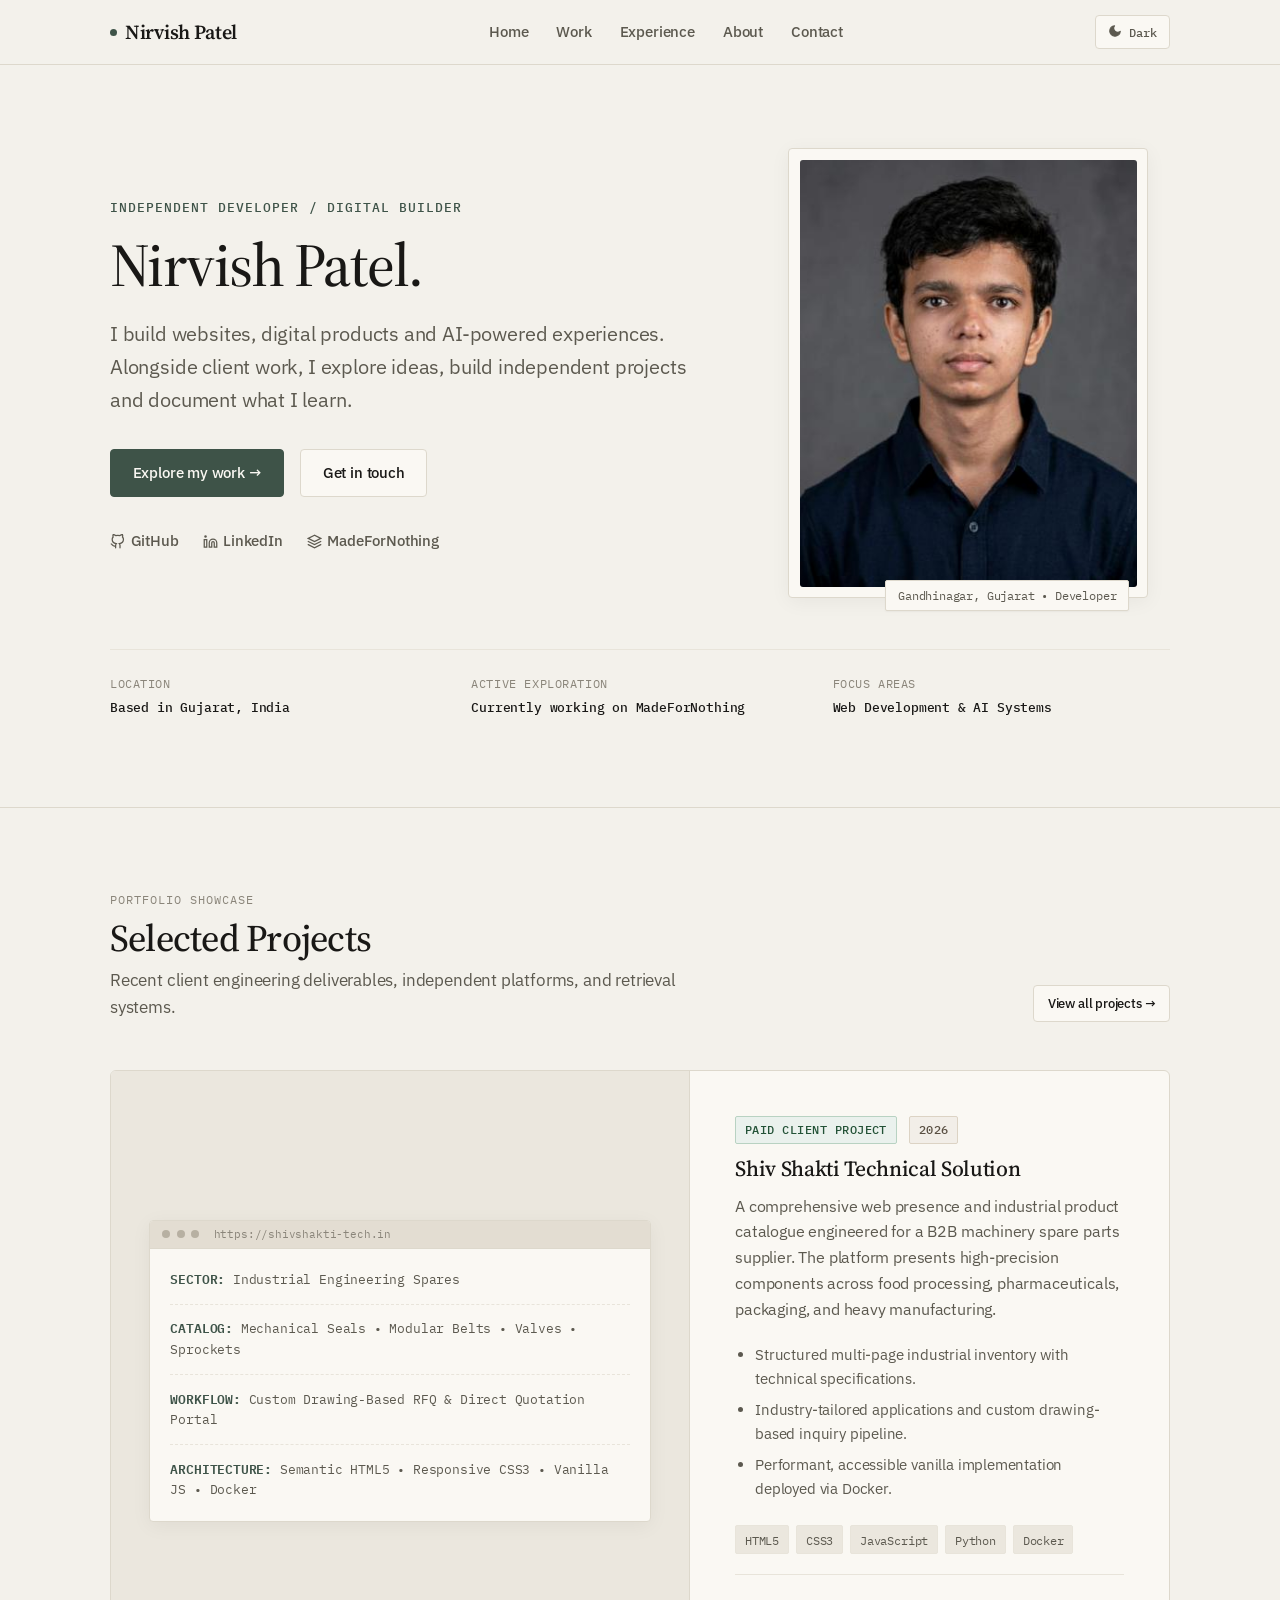
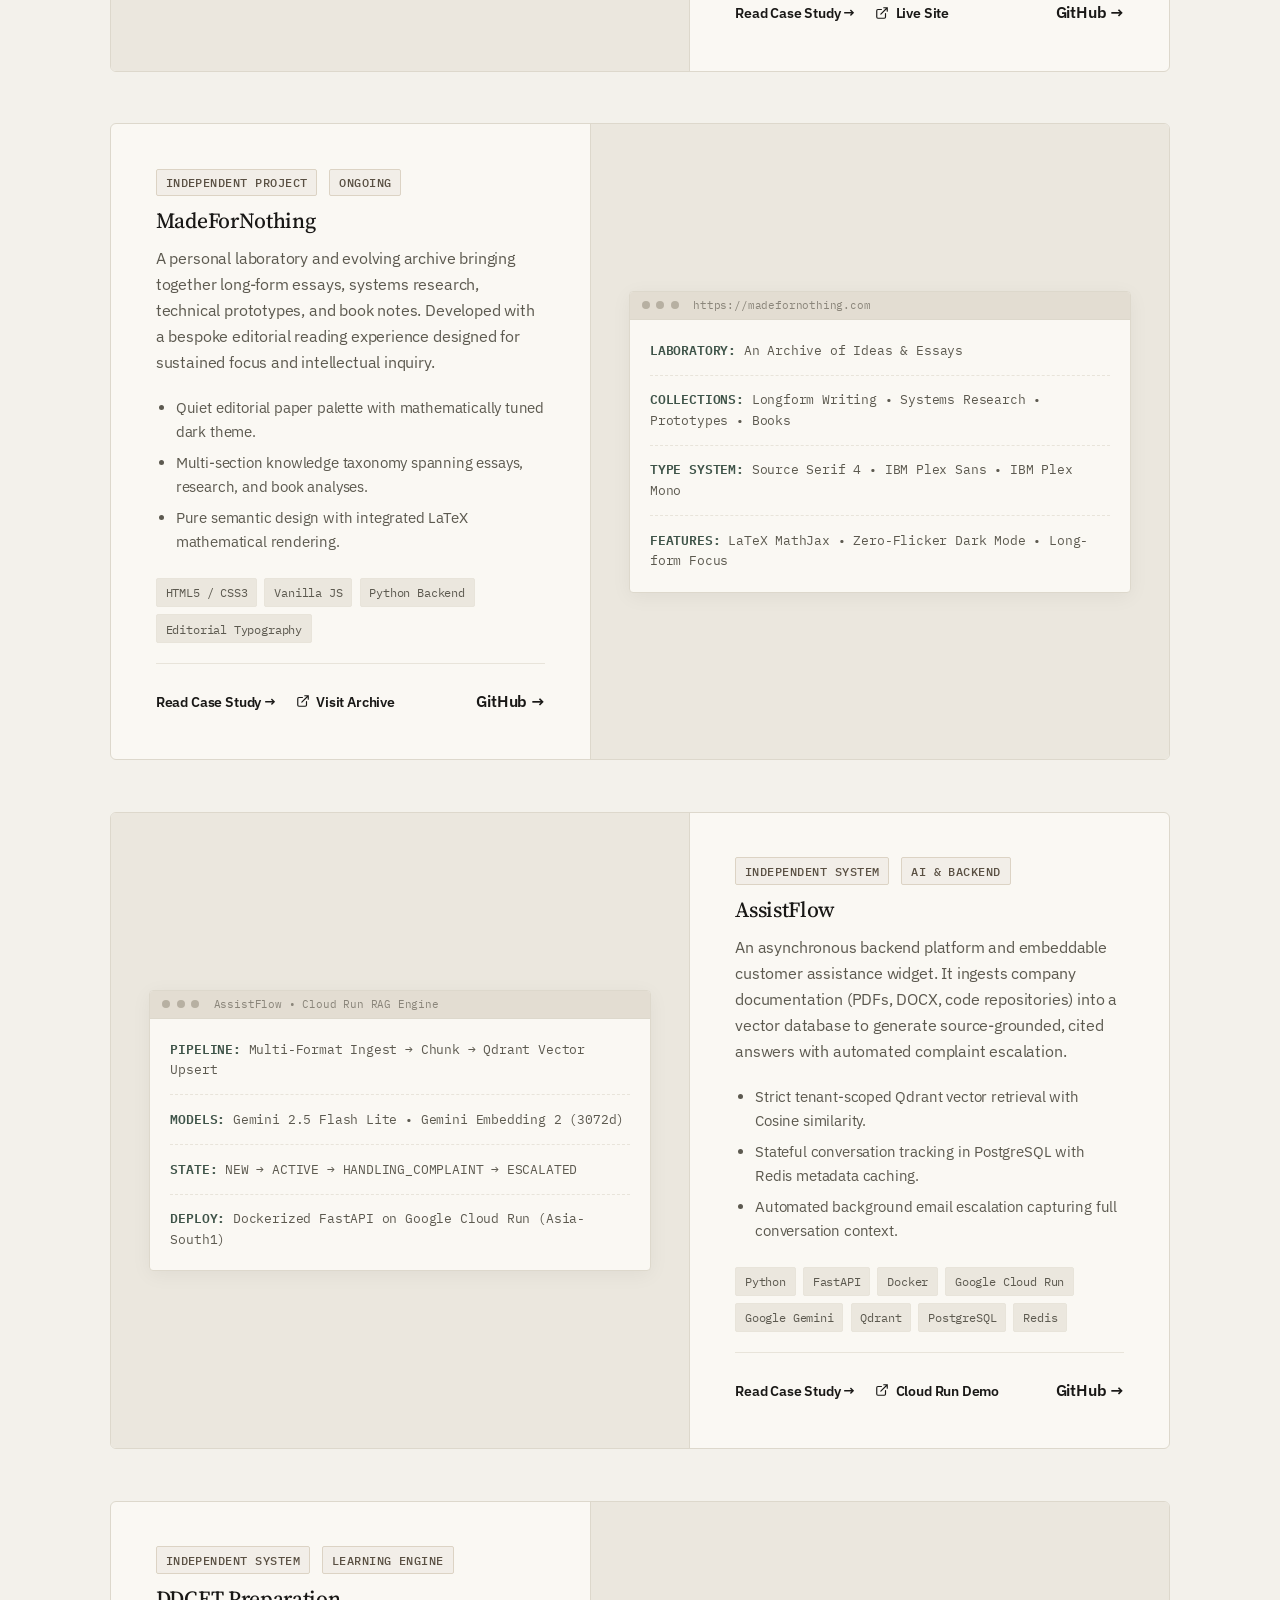
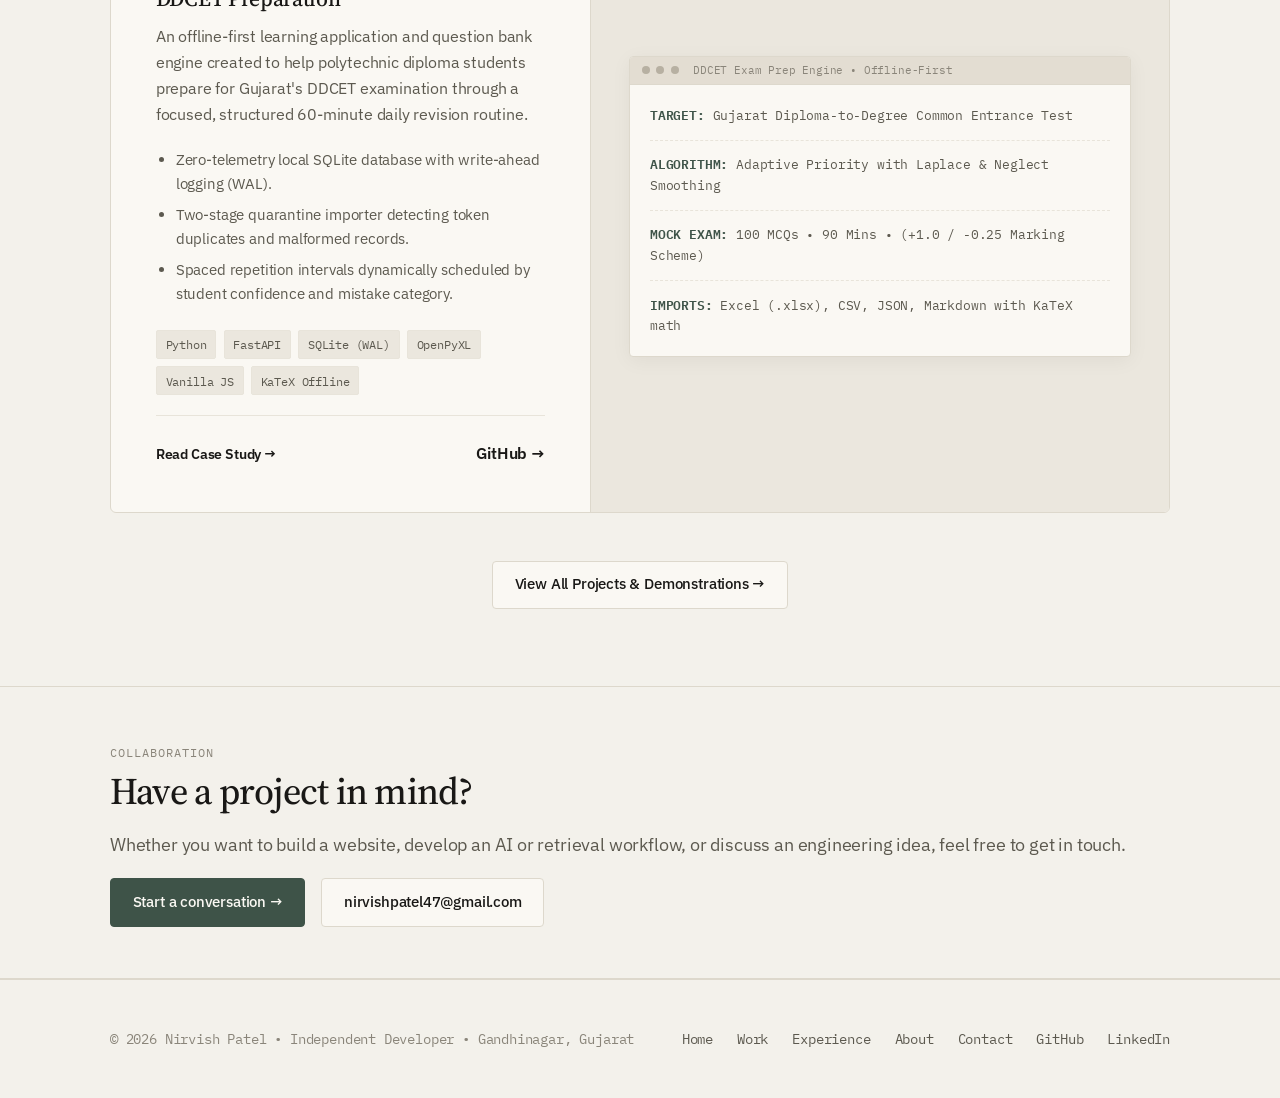
==== commit b5f7fdf1: "feat: complete technical AssistFlow case study, add sitemap, robots.txt, and comprehensive Google SE" ====
--- a/index.html
+++ b/index.html
@@ -5,13 +5,58 @@
   <meta name="viewport" content="width=device-width, initial-scale=1.0">
   <title>Nirvish Patel — Independent Developer &amp; Digital Builder</title>
   <meta name="description" content="Personal portfolio of Nirvish Patel. I build websites, digital products and AI-powered experiences alongside independent research and software systems.">
-  <meta name="robots" content="index, follow">
+  <meta name="author" content="Nirvish Patel">
+  <meta name="robots" content="index, follow, max-image-preview:large, max-snippet:-1, max-video-preview:-1">
+
+  <!-- Canonical URL -->
+  <link rel="canonical" href="https://nirvish.madefornothing.com/">
 
   <!-- Open Graph -->
+  <meta property="og:site_name" content="Nirvish Patel">
   <meta property="og:title" content="Nirvish Patel — Independent Developer &amp; Digital Builder">
   <meta property="og:description" content="I build websites, digital products and AI-powered experiences. Alongside client work, I explore ideas, build independent projects and document what I learn.">
   <meta property="og:type" content="website">
-  <meta property="og:url" content="https://nirvishpatel.me/">
+  <meta property="og:url" content="https://nirvish.madefornothing.com/">
+  <meta property="og:image" content="https://nirvish.madefornothing.com/assets/images/profile.jpg">
+  <meta property="og:locale" content="en_US">
+
+  <!-- Twitter Card -->
+  <meta name="twitter:card" content="summary_large_image">
+  <meta name="twitter:title" content="Nirvish Patel — Independent Developer &amp; Digital Builder">
+  <meta name="twitter:description" content="I build websites, digital products and AI-powered experiences. Alongside client work, I explore ideas, build independent projects and document what I learn.">
+  <meta name="twitter:image" content="https://nirvish.madefornothing.com/assets/images/profile.jpg">
+
+  <!-- JSON-LD Structured Data for Google -->
+  <script type="application/ld+json">
+  {
+    "@context": "https://schema.org",
+    "@graph": [
+      {
+        "@type": "Person",
+        "@id": "https://nirvish.madefornothing.com/#person",
+        "name": "Nirvish Patel",
+        "url": "https://nirvish.madefornothing.com/",
+        "image": "https://nirvish.madefornothing.com/assets/images/profile.jpg",
+        "jobTitle": "Independent Developer",
+        "sameAs": [
+          "https://github.com/nirvishpatel47",
+          "https://www.linkedin.com/in/nirvishpatel47/",
+          "https://madefornothing.com/"
+        ],
+        "knowsAbout": ["Python", "FastAPI", "Retrieval-Augmented Generation", "Qdrant", "Web Development", "Docker"]
+      },
+      {
+        "@type": "WebSite",
+        "@id": "https://nirvish.madefornothing.com/#website",
+        "url": "https://nirvish.madefornothing.com/",
+        "name": "Nirvish Patel Portfolio",
+        "publisher": {
+          "@id": "https://nirvish.madefornothing.com/#person"
+        }
+      }
+    ]
+  }
+  </script>
 
   <!-- Fonts: IBM Plex Sans, Source Serif 4, IBM Plex Mono -->
   <link rel="preconnect" href="https://fonts.googleapis.com">
--- a/styles.css
+++ b/styles.css
@@ -1035,6 +1035,196 @@
   line-height: 1.65;
 }
 
+/* Chat Widget Visual Mockup */
+.chat-preview-box {
+  background-color: var(--bg);
+  border: 1px solid var(--border);
+  border-radius: var(--radius);
+  overflow: hidden;
+  margin: 1.5rem 0;
+  box-shadow: var(--shadow-sm);
+}
+
+.chat-preview-header {
+  background-color: var(--bg-surface);
+  border-bottom: 1px solid var(--border);
+  padding: 0.85rem 1.25rem;
+  display: flex;
+  align-items: center;
+  justify-content: space-between;
+}
+
+.chat-bot-id {
+  display: flex;
+  align-items: center;
+  gap: 0.6rem;
+  font-weight: 600;
+  font-size: 0.92rem;
+  color: var(--text);
+}
+
+.status-indicator-dot {
+  width: 8px;
+  height: 8px;
+  border-radius: 50%;
+  background-color: #2e8b57;
+  display: inline-block;
+  box-shadow: 0 0 0 2px rgba(46, 139, 87, 0.2);
+}
+
+.chat-state-badge {
+  font-family: var(--font-mono);
+  font-size: 0.72rem;
+  background-color: var(--bg-subtle);
+  border: 1px solid var(--border-subtle);
+  padding: 0.15rem 0.5rem;
+  border-radius: var(--radius-sm);
+  color: var(--text-dim);
+}
+
+.chat-preview-messages {
+  padding: 1.5rem;
+  display: flex;
+  flex-direction: column;
+  gap: 1.25rem;
+}
+
+.chat-bubble {
+  max-width: 85%;
+  padding: 0.9rem 1.15rem;
+  border-radius: var(--radius);
+  font-size: 0.93rem;
+  line-height: 1.6;
+}
+
+.chat-bubble-user {
+  align-self: flex-end;
+  background-color: var(--accent-brand);
+  color: #faf8f3;
+}
+
+[data-theme="dark"] .chat-bubble-user {
+  background-color: var(--accent-brand);
+  color: #161615;
+}
+
+.chat-bubble-bot {
+  align-self: flex-start;
+  background-color: var(--bg-surface);
+  border: 1px solid var(--border);
+  color: var(--text);
+}
+
+.citation-pill {
+  display: inline-flex;
+  align-items: center;
+  gap: 0.3rem;
+  margin-top: 0.65rem;
+  font-family: var(--font-mono);
+  font-size: 0.74rem;
+  background-color: var(--bg-subtle);
+  border: 1px solid var(--border);
+  padding: 0.2rem 0.55rem;
+  border-radius: var(--radius-sm);
+  color: var(--accent-brand);
+  font-weight: 500;
+}
+
+/* Architecture Flow Steps */
+.flow-steps-grid {
+  display: grid;
+  grid-template-columns: repeat(auto-fit, minmax(220px, 1fr));
+  gap: 1rem;
+  margin: 1.5rem 0 2.5rem;
+}
+
+.flow-step-card {
+  background-color: var(--bg-surface);
+  border: 1px solid var(--border);
+  border-radius: var(--radius);
+  padding: 1.25rem;
+  position: relative;
+}
+
+.flow-step-num {
+  font-family: var(--font-mono);
+  font-size: 0.74rem;
+  font-weight: 600;
+  color: var(--accent-brand);
+  margin-bottom: 0.5rem;
+  text-transform: uppercase;
+  letter-spacing: 0.05em;
+}
+
+.flow-step-title {
+  font-family: var(--font-serif);
+  font-size: 1.05rem;
+  margin-bottom: 0.35rem;
+  color: var(--text);
+}
+
+.flow-step-desc {
+  font-size: 0.86rem;
+  line-height: 1.55;
+  color: var(--text-muted);
+}
+
+/* Technical Specification Table */
+.spec-table-wrapper {
+  margin: 1.5rem 0 2.5rem;
+  overflow-x: auto;
+  border: 1px solid var(--border);
+  border-radius: var(--radius);
+  background-color: var(--bg-surface);
+}
+
+.spec-table {
+  width: 100%;
+  border-collapse: collapse;
+  font-size: 0.9rem;
+  text-align: left;
+}
+
+.spec-table th, .spec-table td {
+  padding: 0.85rem 1.15rem;
+  border-bottom: 1px solid var(--border-subtle);
+}
+
+.spec-table th {
+  font-family: var(--font-mono);
+  font-size: 0.75rem;
+  text-transform: uppercase;
+  letter-spacing: 0.06em;
+  color: var(--text-dim);
+  background-color: var(--bg-subtle);
+}
+
+.spec-table tr:last-child td {
+  border-bottom: none;
+}
+
+.spec-table-key {
+  font-family: var(--font-mono);
+  font-size: 0.84rem;
+  font-weight: 600;
+  color: var(--text);
+  white-space: nowrap;
+}
+
+/* Code Snippet Box */
+.code-snippet-box {
+  background-color: var(--bg-subtle);
+  border: 1px solid var(--border);
+  border-radius: var(--radius);
+  padding: 1rem 1.25rem;
+  font-family: var(--font-mono);
+  font-size: 0.84rem;
+  line-height: 1.6;
+  color: var(--text);
+  overflow-x: auto;
+  margin: 1.25rem 0;
+}
+
 /* Case Study Next Project Footer */
 .case-next-footer {
   border-top: 1px solid var(--border);
@@ -1232,21 +1422,15 @@
 }
 
 /* ==========================================================================
-   CONTACT PAGE (/contact/)
+   CONTACT PAGE (/contact/) — Minimal, Clean & Professional
    ========================================================================== */
-.contact-layout {
-  display: grid;
-  grid-template-columns: 1.1fr 0.9fr;
-  gap: clamp(2rem, 5vw, 4.5rem);
-  align-items: flex-start;
-}
-
-.contact-card-editorial {
-  background-color: var(--bg-surface);
-  border: 1px solid var(--border);
-  border-radius: var(--radius-lg);
-  padding: clamp(2rem, 4vw, 3rem);
-  box-shadow: var(--shadow-card);
+.contact-page-wrapper {
+  max-width: 780px;
+  margin: 0 auto;
+}
+
+.contact-header {
+  margin-bottom: clamp(2rem, 4vw, 3rem);
 }
 
 .contact-heading {
@@ -1257,110 +1441,202 @@
   font-size: 1.15rem;
   line-height: 1.6;
   color: var(--text-muted);
-  margin-bottom: 2.25rem;
-}
-
-.contact-methods-stack {
-  display: flex;
-  flex-direction: column;
-  gap: 1.25rem;
-}
-
-.contact-channel {
-  background-color: var(--bg-subtle);
-  border: 1px solid var(--border-subtle);
-  border-radius: var(--radius);
-  padding: 1.15rem 1.35rem;
-  display: flex;
-  align-items: center;
-  justify-content: space-between;
-  transition: border-color var(--transition), transform var(--transition);
-}
-
-.contact-channel:hover {
-  border-color: var(--border-hover);
-  transform: translateY(-1px);
-}
-
-.channel-info {
-  display: flex;
-  flex-direction: column;
-  gap: 0.2rem;
-}
-
-.channel-label {
-  font-family: var(--font-mono);
-  font-size: 0.75rem;
-  text-transform: uppercase;
-  letter-spacing: 0.05em;
-  color: var(--text-dim);
-}
-
-.channel-link {
-  font-size: 1.02rem;
-  font-weight: 600;
-  color: var(--text);
-  text-decoration: none;
-}
-
-.channel-link:hover {
-  color: var(--link-hover);
-  text-decoration: underline;
-}
-
-.contact-form-card {
+}
+
+/* Primary Email Card */
+.contact-primary-card {
   background-color: var(--bg-surface);
   border: 1px solid var(--border);
   border-radius: var(--radius-lg);
   padding: clamp(1.75rem, 3.5vw, 2.5rem);
-}
-
-.contact-form-title {
+  box-shadow: var(--shadow-card);
+  margin-bottom: 2rem;
+  transition: border-color var(--transition);
+}
+
+.contact-primary-card:hover {
+  border-color: var(--border-hover);
+}
+
+.contact-card-label {
+  display: block;
+  font-family: var(--font-mono);
+  font-size: 0.74rem;
+  text-transform: uppercase;
+  letter-spacing: 0.08em;
+  color: var(--accent-brand);
+  font-weight: 600;
+  margin-bottom: 0.85rem;
+}
+
+.contact-email-display {
+  display: flex;
+  align-items: baseline;
+  justify-content: space-between;
+  flex-wrap: wrap;
+  gap: 1.25rem;
+  margin-bottom: 1.5rem;
+}
+
+.contact-email-link {
   font-family: var(--font-serif);
-  font-size: 1.35rem;
-  margin-bottom: 0.5rem;
-}
-
-.contact-form-desc {
-  font-size: 0.92rem;
-  color: var(--text-muted);
-  margin-bottom: 1.5rem;
-}
-
-.form-group {
-  margin-bottom: 1.25rem;
-}
-
-.form-label {
-  display: block;
-  font-family: var(--font-mono);
-  font-size: 0.78rem;
-  text-transform: uppercase;
-  letter-spacing: 0.05em;
-  color: var(--text-muted);
-  margin-bottom: 0.4rem;
-}
-
-.form-input, .form-textarea {
-  width: 100%;
-  background-color: var(--bg);
+  font-size: clamp(1.4rem, 3vw, 1.85rem);
+  font-weight: 600;
+  color: var(--text);
+  text-decoration: none;
+  transition: color var(--transition);
+  word-break: break-all;
+}
+
+.contact-email-link:hover {
+  color: var(--link-hover);
+  text-decoration: underline;
+  text-underline-offset: 4px;
+}
+
+.contact-email-actions {
+  display: flex;
+  align-items: center;
+  flex-wrap: wrap;
+  gap: 0.75rem;
+}
+
+.copy-email-btn {
+  display: inline-flex;
+  align-items: center;
+  gap: 0.45rem;
+  font-family: var(--font-mono);
+  font-size: 0.82rem;
+  background-color: var(--bg-subtle);
+  color: var(--text);
+  border: 1px solid var(--border);
+  padding: 0.5rem 0.95rem;
+  border-radius: var(--radius);
+  cursor: pointer;
+  transition: all var(--transition);
+}
+
+.copy-email-btn:hover {
+  background-color: var(--bg-accent);
+  border-color: var(--border-hover);
+}
+
+.copy-email-btn.copied {
+  background-color: var(--accent-brand);
+  color: #faf8f3;
+  border-color: var(--accent-brand);
+}
+
+[data-theme="dark"] .copy-email-btn.copied {
+  background-color: var(--accent-brand);
+  color: #161615;
+}
+
+.copy-email-btn svg {
+  width: 14px;
+  height: 14px;
+  fill: none;
+  stroke: currentColor;
+  stroke-width: 2;
+  stroke-linecap: round;
+  stroke-linejoin: round;
+}
+
+.contact-primary-note {
+  font-size: 0.9rem;
+  color: var(--text-muted);
+  line-height: 1.55;
+  border-top: 1px solid var(--border-subtle);
+  padding-top: 1rem;
+}
+
+/* Secondary Channels Grid */
+.contact-secondary-grid {
+  display: grid;
+  grid-template-columns: repeat(3, 1fr);
+  gap: 1.25rem;
+  margin-bottom: 2rem;
+}
+
+.contact-channel-card {
+  background-color: var(--bg-surface);
   border: 1px solid var(--border);
   border-radius: var(--radius);
-  padding: 0.75rem 1rem;
-  font-family: var(--font-sans);
+  padding: 1.25rem 1.35rem;
+  display: flex;
+  flex-direction: column;
+  justify-content: space-between;
+  text-decoration: none;
+  transition: border-color var(--transition), transform var(--transition), box-shadow var(--transition);
+}
+
+.contact-channel-card:hover {
+  border-color: var(--border-hover);
+  transform: translateY(-2px);
+  box-shadow: var(--shadow-sm);
+  text-decoration: none;
+}
+
+.channel-card-top {
+  display: flex;
+  align-items: center;
+  justify-content: space-between;
+  margin-bottom: 0.75rem;
+}
+
+.channel-card-platform {
+  font-family: var(--font-mono);
+  font-size: 0.75rem;
+  text-transform: uppercase;
+  letter-spacing: 0.06em;
+  color: var(--text-dim);
+}
+
+.channel-card-arrow {
+  color: var(--text-dim);
   font-size: 0.95rem;
-  color: var(--text);
-  transition: border-color var(--transition);
-}
-
-.form-input:focus, .form-textarea:focus {
-  outline: none;
-  border-color: var(--accent-brand);
-}
-
-.form-textarea {
-  min-height: 120px;
-  resize: vertical;
+  transition: transform var(--transition), color var(--transition);
+}
+
+.contact-channel-card:hover .channel-card-arrow {
+  color: var(--accent-brand);
+  transform: translate(2px, -2px);
+}
+
+.channel-card-handle {
+  font-size: 0.96rem;
+  font-weight: 600;
+  color: var(--text);
+  margin-bottom: 0.25rem;
+}
+
+.channel-card-desc {
+  font-size: 0.82rem;
+  color: var(--text-muted);
+}
+
+/* Location Metadata Bar */
+.contact-meta-bar {
+  display: flex;
+  align-items: center;
+  justify-content: space-between;
+  flex-wrap: wrap;
+  gap: 0.75rem;
+  padding: 1.25rem 0;
+  border-top: 1px solid var(--border);
+  font-family: var(--font-mono);
+  font-size: 0.8rem;
+  color: var(--text-dim);
+}
+
+@media (max-width: 768px) {
+  .contact-secondary-grid {
+    grid-template-columns: 1fr;
+  }
+  .contact-meta-bar {
+    flex-direction: column;
+    align-items: flex-start;
+  }
 }
 
 /* ==========================================================================
@@ -1479,10 +1755,6 @@
   .about-sidebar {
     position: static;
   }
-
-  .contact-layout {
-    grid-template-columns: 1fr;
-  }
 }
 
 /* Tablets & Mobile (<= 768px) */
